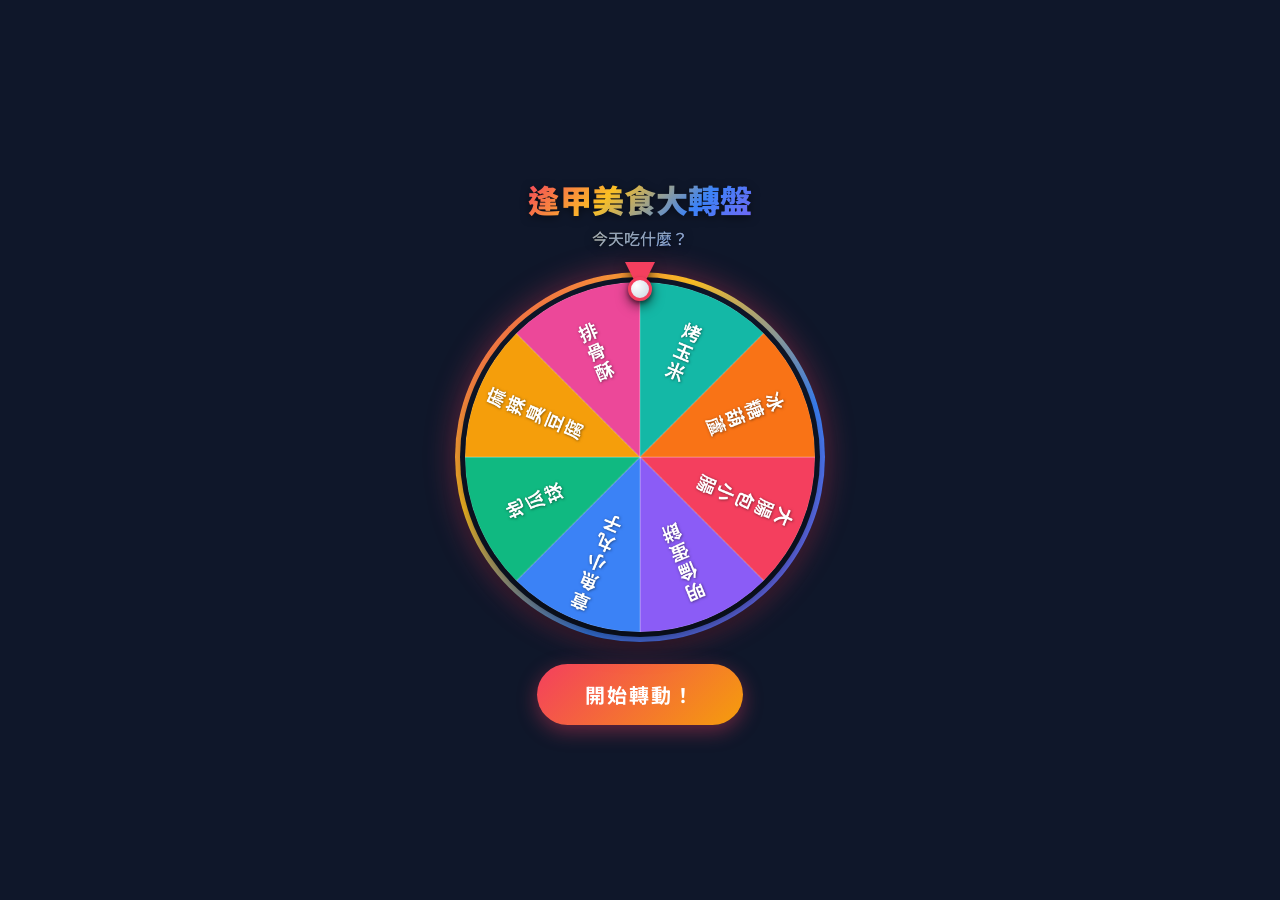
==== index.html @ 96f1644e "feat: add roulette frontend, database schema, and store model" ====
<!DOCTYPE html>
<html lang="zh-TW">
<head>
    <meta charset="UTF-8">
    <meta name="viewport" content="width=device-width, initial-scale=1.0, maximum-scale=1.0, user-scalable=no">
    <title>逢甲美食大轉盤</title>
    <!-- Google Fonts -->
    <link rel="preconnect" href="https://fonts.googleapis.com">
    <link rel="preconnect" href="https://fonts.gstatic.com" crossorigin>
    <link href="https://fonts.googleapis.com/css2?family=Noto+Sans+TC:wght@400;700;900&family=Outfit:wght@600;800&display=swap" rel="stylesheet">
    <link rel="stylesheet" href="style.css">
</head>
<body>
    <main class="app-container">
        <header class="app-header">
            <h1 class="title">逢甲美食大轉盤 <span class="subtitle">今天吃什麼？</span></h1>
        </header>

        <section class="wheel-section">
            <!-- 轉盤外框特效 -->
            <div class="wheel-ring"></div>
            <!-- 指針 -->
            <div class="wheel-pointer">
                <div class="pointer-triangle"></div>
                <div class="pointer-center"></div>
            </div>
            
            <!-- 轉盤本體 (Canvas) -->
            <div class="canvas-container">
                <canvas id="wheelCanvas" width="600" height="600"></canvas>
            </div>
        </section>

        <section class="controls">
            <button id="spinBtn" class="spin-button">開始轉動！</button>
        </section>
    </main>

    <!-- 結果彈窗 (Modal) -->
    <div id="resultModal" class="modal">
        <div class="modal-content glass-effect">
            <h2 class="modal-title">✨ 今晚決定吃 ✨</h2>
            <div id="resultText" class="result-highlight"></div>
            <button id="closeModalBtn" class="primary-btn">太棒了，就吃這個！</button>
        </div>
    </div>

    <script src="script.js"></script>
</body>
</html>
---- style.css ----
:root {
    --bg-color: #0f172a;
    --text-primary: #f8fafc;
    --text-secondary: #94a3b8;
    --primary-color: #f43f5e;
    --primary-hover: #e11d48;
    --ring-gradient: linear-gradient(135deg, #f43f5e, #fbbf24, #3b82f6, #8b5cf6);
    --glass-bg: rgba(30, 41, 59, 0.7);
    --glass-border: rgba(255, 255, 255, 0.1);
}

* {
    box-sizing: border-box;
    margin: 0;
    padding: 0;
}

body {
    font-family: 'Noto Sans TC', sans-serif;
    background-color: var(--bg-color);
    color: var(--text-primary);
    min-height: 100vh;
    display: flex;
    justify-content: center;
    align-items: center;
    overflow: hidden; /* 防止手機瀏覽器滑動彈性效果 */
}

/* 應用容器 */
.app-container {
    width: 100%;
    max-width: 500px;
    padding: 20px;
    display: flex;
    flex-direction: column;
    align-items: center;
    gap: 2rem;
}

/* 標題區域 */
.app-header {
    text-align: center;
}

.title {
    font-family: 'Outfit', 'Noto Sans TC', sans-serif;
    font-size: 2rem;
    font-weight: 900;
    background: var(--ring-gradient);
    -webkit-background-clip: text;
    -webkit-text-fill-color: transparent;
    filter: drop-shadow(0 2px 4px rgba(0,0,0,0.5));
}

.subtitle {
    display: block;
    font-size: 1rem;
    color: var(--text-secondary);
    font-weight: 400;
    margin-top: 0.25rem;
    -webkit-text-fill-color: var(--text-secondary); /* 覆寫上面的 transparent */
}

/* 轉盤區域 */
.wheel-section {
    position: relative;
    width: 100%;
    aspect-ratio: 1 / 1;
    max-width: 350px;
    display: flex;
    justify-content: center;
    align-items: center;
    margin: 0 auto;
}

/* 發光外框 */
.wheel-ring {
    position: absolute;
    top: -10px;
    left: -10px;
    right: -10px;
    bottom: -10px;
    border-radius: 50%;
    background: var(--ring-gradient);
    z-index: 0;
    box-shadow: 0 0 30px rgba(244, 63, 94, 0.4);
    animation: pulseRing 3s infinite alternate ease-in-out;
}

.wheel-ring::after {
    content: '';
    position: absolute;
    top: 5px;
    left: 5px;
    right: 5px;
    bottom: 5px;
    background-color: var(--bg-color);
    border-radius: 50%;
}

@keyframes pulseRing {
    0% { box-shadow: 0 0 20px rgba(244, 63, 94, 0.3), inset 0 0 10px rgba(0,0,0,0.5); }
    100% { box-shadow: 0 0 40px rgba(251, 191, 36, 0.6), inset 0 0 10px rgba(0,0,0,0.5); }
}

/* 轉盤 Canvas 容器 */
.canvas-container {
    position: relative;
    width: 100%;
    height: 100%;
    border-radius: 50%;
    overflow: hidden;
    z-index: 1;
    box-shadow: 0 10px 20px rgba(0,0,0,0.5);
    /* 轉盤旋轉動畫會透過 JS 加上 inline style 的 transform */
    transition: transform 5s cubic-bezier(0.2, 0.8, 0.2, 1);
    transform: translateZ(0); /* 觸發 GPU 加速 */
    will-change: transform;
}

canvas {
    width: 100%;
    height: 100%;
    display: block;
}

/* 指針設計 */
.wheel-pointer {
    position: absolute;
    top: -20px;
    left: 50%;
    transform: translateX(-50%);
    z-index: 10;
    display: flex;
    flex-direction: column;
    align-items: center;
    filter: drop-shadow(0 4px 6px rgba(0,0,0,0.6));
}

.pointer-triangle {
    width: 0;
    height: 0;
    border-left: 15px solid transparent;
    border-right: 15px solid transparent;
    border-top: 30px solid var(--primary-color);
    margin-bottom: -15px;
}

.pointer-center {
    width: 24px;
    height: 24px;
    background: radial-gradient(circle at 30% 30%, #fff, #cbd5e1);
    border-radius: 50%;
    border: 3px solid var(--primary-color);
    box-shadow: 0 2px 4px rgba(0,0,0,0.4);
}

/* 控制區域 */
.controls {
    width: 100%;
    display: flex;
    justify-content: center;
}

.spin-button {
    background: linear-gradient(135deg, var(--primary-color), #f59e0b);
    color: white;
    border: none;
    padding: 1rem 3rem;
    font-size: 1.25rem;
    font-weight: 700;
    border-radius: 50px;
    cursor: pointer;
    box-shadow: 0 6px 20px rgba(244, 63, 94, 0.4);
    transition: transform 0.1s, box-shadow 0.2s;
    font-family: inherit;
    letter-spacing: 2px;
}

.spin-button:active {
    transform: scale(0.95);
    box-shadow: 0 2px 10px rgba(244, 63, 94, 0.4);
}

.spin-button:disabled {
    background: #475569;
    color: #94a3b8;
    box-shadow: none;
    cursor: not-allowed;
    transform: none;
}

/* 結果 Modal (Glassmorphism) */
.modal {
    position: fixed;
    top: 0;
    left: 0;
    width: 100vw;
    height: 100vh;
    background: rgba(0, 0, 0, 0.6);
    backdrop-filter: blur(5px);
    -webkit-backdrop-filter: blur(5px);
    display: flex;
    justify-content: center;
    align-items: center;
    z-index: 100;
    opacity: 0;
    pointer-events: none;
    transition: opacity 0.3s ease;
}

.modal.show {
    opacity: 1;
    pointer-events: auto;
}

.modal-content {
    background: var(--glass-bg);
    border: 1px solid var(--glass-border);
    border-radius: 20px;
    padding: 2.5rem 2rem;
    text-align: center;
    width: 90%;
    max-width: 350px;
    transform: scale(0.8) translateY(20px);
    transition: transform 0.4s cubic-bezier(0.175, 0.885, 0.32, 1.275);
    box-shadow: 0 25px 50px -12px rgba(0, 0, 0, 0.5);
}

.modal.show .modal-content {
    transform: scale(1) translateY(0);
}

.modal-title {
    font-size: 1.25rem;
    color: var(--text-secondary);
    margin-bottom: 1rem;
    font-weight: 700;
}

.result-highlight {
    font-size: 2.5rem;
    font-weight: 900;
    color: #fbbf24;
    margin-bottom: 2rem;
    text-shadow: 0 2px 10px rgba(251, 191, 36, 0.3);
    word-break: break-word;
}

.primary-btn {
    background: #3b82f6;
    color: white;
    border: none;
    padding: 0.8rem 2rem;
    font-size: 1rem;
    font-weight: 600;
    border-radius: 12px;
    cursor: pointer;
    transition: background 0.2s;
    width: 100%;
}

.primary-btn:hover {
    background: #2563eb;
}
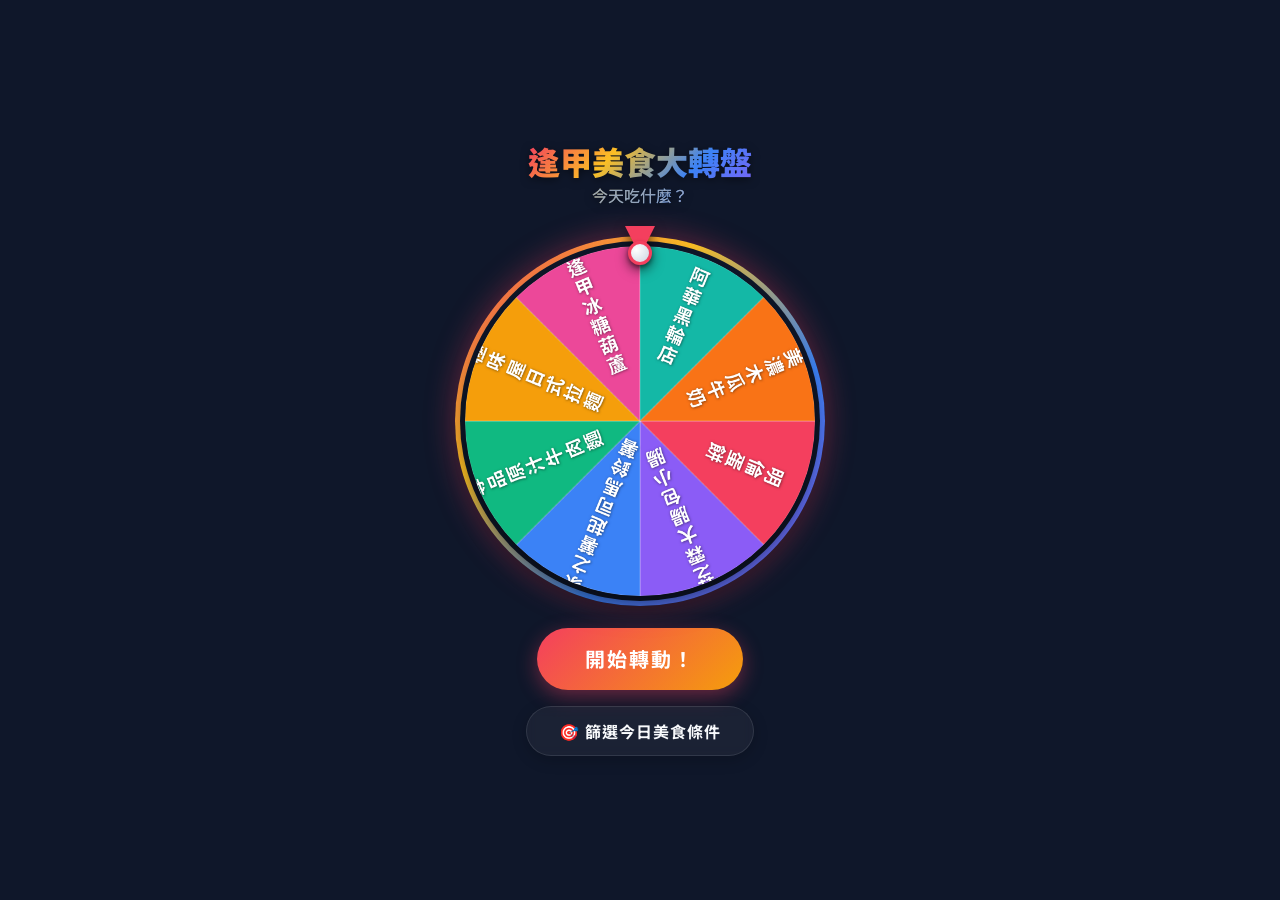
==== commit 77d14fdc: "feat: implement F-02 price and category filter with F-03 store details integration" ====
--- a/index.html
+++ b/index.html
@@ -4,10 +4,14 @@
     <meta charset="UTF-8">
     <meta name="viewport" content="width=device-width, initial-scale=1.0, maximum-scale=1.0, user-scalable=no">
     <title>逢甲美食大轉盤</title>
-    <!-- Google Fonts -->
+    <!-- Google Fonts & DNS Preconnects for Instant Response -->
     <link rel="preconnect" href="https://fonts.googleapis.com">
     <link rel="preconnect" href="https://fonts.gstatic.com" crossorigin>
+    <link rel="preconnect" href="https://www.google.com" crossorigin>
+    <link rel="preconnect" href="https://images.unsplash.com" crossorigin>
     <link href="https://fonts.googleapis.com/css2?family=Noto+Sans+TC:wght@400;700;900&family=Outfit:wght@600;800&display=swap" rel="stylesheet">
+    <!-- Bootstrap 5 CSS -->
+    <link href="https://cdn.jsdelivr.net/npm/bootstrap@5.3.0/dist/css/bootstrap.min.css" rel="stylesheet">
     <link rel="stylesheet" href="style.css">
 </head>
 <body>
@@ -32,19 +36,174 @@
         </section>
 
         <section class="controls">
-            <button id="spinBtn" class="spin-button">開始轉動！</button>
+            <div class="d-flex flex-column gap-3 align-items-center w-100">
+                <button id="spinBtn" class="spin-button">開始轉動！</button>
+                <button id="filterTriggerBtn" class="filter-button" data-bs-toggle="offcanvas" data-bs-target="#filterDrawer" aria-controls="filterDrawer">
+                    🎯 篩選今日美食條件
+                </button>
+            </div>
         </section>
     </main>
 
-    <!-- 結果彈窗 (Modal) -->
-    <div id="resultModal" class="modal">
-        <div class="modal-content glass-effect">
-            <h2 class="modal-title">✨ 今晚決定吃 ✨</h2>
-            <div id="resultText" class="result-highlight"></div>
-            <button id="closeModalBtn" class="primary-btn">太棒了，就吃這個！</button>
-        </div>
+    <!-- 美食情報卡 Modal (F-03 店家詳情展示模組) -->
+    <div class="modal fade" id="foodInfoModal" tabindex="-1" aria-labelledby="foodInfoModalLabel" aria-hidden="true">
+      <div class="modal-dialog modal-dialog-centered modal-lg">
+        <div class="modal-content border-0 shadow-lg rounded-4 overflow-hidden" style="background: rgba(255, 255, 255, 0.95); backdrop-filter: blur(10px);">
+          
+          <!-- 頂部視覺橫幅 -->
+          <div class="position-relative ratio ratio-21x9 bg-light overflow-hidden" style="max-height: 250px;">
+            <img id="modalFeaturedImg" src="" class="img-fluid w-100 h-100 object-fit-cover" alt="店家精選餐點">
+            <div class="position-absolute top-0 end-0 m-3">
+              <button type="button" class="btn-close btn-close-white bg-dark p-2 rounded-circle opacity-75 shadow-sm" data-bs-dismiss="modal" aria-label="Close"></button>
+            </div>
+            <div class="position-absolute bottom-0 start-0 m-3 d-flex gap-2">
+              <span id="modalWalkingDistance" class="badge bg-dark bg-opacity-75 text-white py-2 px-3 rounded-pill">🚶 步行 3 分鐘</span>
+              <span id="modalRating" class="badge bg-warning text-dark py-2 px-3 fw-bold rounded-pill">⭐ 4.8 (500+評價)</span>
+            </div>
+          </div>
+
+          <!-- Modal 主要內容區 -->
+          <div class="modal-body p-4 text-start">
+            <!-- 店名與基本類型標籤 -->
+            <div class="d-flex flex-wrap justify-content-between align-items-center mb-3">
+              <div>
+                <h2 class="modal-title fw-black text-dark mb-1 fs-3" id="modalStoreName">極味屋日式拉麵</h2>
+                <div class="d-flex gap-2 flex-wrap mt-2">
+                  <span id="modalMealType" class="badge bg-danger bg-opacity-10 text-danger border border-danger border-opacity-25 rounded-pill px-3 py-2">🍜 日式拉麵</span>
+                  <span id="modalPriceRange" class="badge bg-primary bg-opacity-10 text-primary border border-primary border-opacity-25 rounded-pill px-3 py-2">$$ 中平價位</span>
+                  <span id="modalOpenStatus" class="badge bg-success bg-opacity-10 text-success border border-success border-opacity-25 rounded-pill px-3 py-2">🟢 營業中 (至 22:00)</span>
+                </div>
+              </div>
+            </div>
+
+            <!-- 店家描述 -->
+            <p id="modalDescription" class="text-secondary mb-4 fs-6">
+              「正宗九州豚骨拉麵，湯頭濃郁滑順，叉燒肥而不膩。逢甲學生憑學生證可免費加麵一次！」
+            </p>
+
+            <!-- 特約優惠與特色區 -->
+            <div class="row g-3 mb-4">
+              <div class="col-12">
+                <div class="p-3 rounded-3 border-0 shadow-sm" style="background: linear-gradient(135deg, #FFF9E6 0%, #FFF3CD 100%); border-left: 5px solid #FFC107 !important;">
+                  <div class="d-flex align-items-center mb-2">
+                    <span class="fs-4 me-2">🎁</span>
+                    <h5 class="fw-bold text-warning-emphasis m-0" style="font-size: 1.1rem;">轉盤專屬特約優惠</h5>
+                  </div>
+                  <p id="modalSpecialOffer" class="small text-secondary mb-0">
+                    出示此轉盤結果畫面，<strong>點選主餐即免費贈送「招牌冷泡茶」一杯</strong>！
+                  </p>
+                </div>
+              </div>
+            </div>
+
+            <!-- 推薦必點 -->
+            <div class="mb-2">
+              <h6 class="fw-bold text-dark mb-2">🔥 推薦必點</h6>
+              <div id="modalRecommendedItems" class="d-flex gap-2 overflow-x-auto pb-2" style="scrollbar-width: none; -ms-overflow-style: none;">
+                <!-- 由 JS 動態繪製 -->
+              </div>
+            </div>
+          </div>
+
+          <!-- Modal 底部按鈕區 -->
+          <div class="modal-footer bg-light border-top-0 p-3 d-flex flex-wrap gap-2 justify-content-between">
+            <div class="d-flex gap-2 col-12 col-sm-auto mb-2 mb-sm-0">
+              <a id="modalMapBtn" href="#" target="_blank" class="btn btn-outline-primary py-2 px-3 rounded-pill d-flex align-items-center justify-content-center flex-fill">
+                <span class="me-1">📍</span> 地圖導航
+              </a>
+              <button class="btn btn-outline-secondary py-2 px-3 rounded-pill d-flex align-items-center justify-content-center flex-fill" onclick="copyShareLink()">
+                <span class="me-1">🔗</span> 分享
+              </button>
+            </div>
+
+            <div class="d-flex gap-2 col-12 col-sm-auto flex-fill justify-content-sm-end">
+              <button type="button" class="btn btn-light py-2 px-4 rounded-pill border fw-bold flex-fill flex-sm-grow-0" data-bs-dismiss="modal">
+                再轉一次 🔄
+              </button>
+              <button type="button" class="btn text-white py-2 px-4 rounded-pill fw-bold flex-fill flex-sm-grow-0" style="background: linear-gradient(45deg, #FF6B6B, #FF8E53); box-shadow: 0 4px 15px rgba(255, 107, 107, 0.4);" data-bs-dismiss="modal">
+                就吃這家！ 😋
+              </button>
+            </div>
+          </div>
+
+        </div>
+      </div>
     </div>
 
+    <!-- Offcanvas 篩選抽屜 (F-02 價格與類型篩選模組) -->
+    <div class="offcanvas offcanvas-bottom rounded-top-4" tabindex="-1" id="filterDrawer" aria-labelledby="filterDrawerLabel" style="height: auto; max-height: 85vh; background: rgba(15, 23, 42, 0.95); backdrop-filter: blur(15px); border-top: 1px solid rgba(255, 255, 255, 0.15); color: #f8fafc; z-index: 1055;">
+      <div class="offcanvas-header border-bottom border-secondary border-opacity-25 px-4 py-3">
+        <h5 class="offcanvas-title fw-bold d-flex align-items-center" id="filterDrawerLabel">
+          <span class="me-2">🎯</span> 篩選今日美食條件
+        </h5>
+        <button type="button" class="btn-close btn-close-white" data-bs-dismiss="offcanvas" aria-label="Close"></button>
+      </div>
+      <div class="offcanvas-body p-4">
+        <!-- 預算區間 (Price Range) -->
+        <div class="mb-4 text-start">
+          <h6 class="fw-bold text-secondary mb-3 d-flex align-items-center" style="font-size: 0.95rem; letter-spacing: 1px;">
+            💰 預算區間
+          </h6>
+          <div class="d-flex flex-wrap gap-2">
+            <input type="checkbox" class="btn-check" id="price-1" value="$" autocomplete="off" checked>
+            <label class="btn btn-outline-custom rounded-pill px-3 py-2 fs-7" for="price-1">
+              $ 100元內 (平價)
+            </label>
+            
+            <input type="checkbox" class="btn-check" id="price-2" value="$$" autocomplete="off" checked>
+            <label class="btn btn-outline-custom rounded-pill px-3 py-2 fs-7" for="price-2">
+              $$ 100-200元 (中價)
+            </label>
+
+            <input type="checkbox" class="btn-check" id="price-3" value="$$$" autocomplete="off" checked>
+            <label class="btn btn-outline-custom rounded-pill px-3 py-2 fs-7" for="price-3">
+              $$$ 200元以上 (高檔)
+            </label>
+          </div>
+        </div>
+
+        <!-- 餐點類型 (Meal Type) -->
+        <div class="mb-4 text-start">
+          <h6 class="fw-bold text-secondary mb-3 d-flex align-items-center" style="font-size: 0.95rem; letter-spacing: 1px;">
+            🍜 餐點類型
+          </h6>
+          <div class="d-flex flex-wrap gap-2">
+            <input type="checkbox" class="btn-check" id="meal-1" value="小吃" autocomplete="off" checked>
+            <label class="btn btn-outline-custom rounded-pill px-3 py-2 fs-7" for="meal-1">
+              🍢 特色小吃
+            </label>
+            
+            <input type="checkbox" class="btn-check" id="meal-2" value="主食" autocomplete="off" checked>
+            <label class="btn btn-outline-custom rounded-pill px-3 py-2 fs-7" for="meal-2">
+              🍚 飽胃主食
+            </label>
+
+            <input type="checkbox" class="btn-check" id="meal-3" value="甜點" autocomplete="off" checked>
+            <label class="btn btn-outline-custom rounded-pill px-3 py-2 fs-7" for="meal-3">
+              🍦 療癒甜點
+            </label>
+
+            <input type="checkbox" class="btn-check" id="meal-4" value="飲料" autocomplete="off" checked>
+            <label class="btn btn-outline-custom rounded-pill px-3 py-2 fs-7" for="meal-4">
+              🥤 消暑飲料
+            </label>
+          </div>
+        </div>
+
+        <!-- 控制按鈕區 -->
+        <div class="d-flex gap-3 mt-4 pt-3 border-top border-secondary border-opacity-25">
+          <button type="button" id="resetFilterBtn" class="btn btn-outline-light rounded-pill py-2.5 px-4 fw-bold flex-fill fs-7">
+            重設條件
+          </button>
+          <button type="button" id="applyFilterBtn" class="btn text-white rounded-pill py-2.5 px-4 fw-bold flex-fill fs-7" style="background: linear-gradient(45deg, #FF6B6B, #FF8E53); box-shadow: 0 4px 15px rgba(255, 107, 107, 0.4);">
+            套用篩選
+          </button>
+        </div>
+      </div>
+    </div>
+
+    <!-- Bootstrap 5 JS Bundle -->
+    <script src="https://cdn.jsdelivr.net/npm/bootstrap@5.3.0/dist/js/bootstrap.bundle.min.js"></script>
     <script src="script.js"></script>
 </body>
 </html>
--- a/style.css
+++ b/style.css
@@ -190,8 +190,8 @@
     transform: none;
 }
 
-/* 結果 Modal (Glassmorphism) */
-.modal {
+/* 舊結果 Modal 樣式 (已限縮範圍以避免與 Bootstrap 衝突) */
+#resultModal {
     position: fixed;
     top: 0;
     left: 0;
@@ -209,12 +209,12 @@
     transition: opacity 0.3s ease;
 }
 
-.modal.show {
+#resultModal.show {
     opacity: 1;
     pointer-events: auto;
 }
 
-.modal-content {
+#resultModal .modal-content {
     background: var(--glass-bg);
     border: 1px solid var(--glass-border);
     border-radius: 20px;
@@ -227,16 +227,57 @@
     box-shadow: 0 25px 50px -12px rgba(0, 0, 0, 0.5);
 }
 
-.modal.show .modal-content {
+#resultModal.show .modal-content {
     transform: scale(1) translateY(0);
 }
 
-.modal-title {
+#resultModal .modal-title {
     font-size: 1.25rem;
     color: var(--text-secondary);
     margin-bottom: 1rem;
     font-weight: 700;
 }
+
+/* 美食情報卡自訂排版與進階質感 (F-03 專屬) */
+#modalRecommendedItems::-webkit-scrollbar {
+    display: none; /* 隱藏 Chrome, Safari 的滾動條 */
+}
+
+#modalRecommendedItems {
+    -ms-overflow-style: none;  /* IE and Edge */
+    scrollbar-width: none;  /* Firefox 隱藏滾動條 */
+}
+
+.fw-black {
+    font-weight: 900 !important;
+}
+
+.btn:hover {
+    transform: translateY(-2px);
+    transition: transform 0.2s ease, box-shadow 0.2s ease;
+}
+
+/* F-03 極速響應與高質感動畫優化 */
+/* 1. 消除手機瀏覽器 300ms 點擊延遲，確保即時反應 */
+#modalMapBtn, 
+.btn,
+.btn-close,
+.spin-button {
+    touch-action: manipulation;
+}
+
+/* 2. 訂製高質感平滑淡入＋Q彈放大動畫 (Anticipatory Scale-up) */
+.modal.fade .modal-content {
+    transform: scale(0.9) translateY(20px);
+    opacity: 0;
+    transition: transform 0.4s cubic-bezier(0.34, 1.56, 0.64, 1), opacity 0.3s ease;
+}
+
+.modal.show .modal-content {
+    transform: scale(1) translateY(0);
+    opacity: 1;
+}
+
 
 .result-highlight {
     font-size: 2.5rem;
@@ -263,3 +304,70 @@
 .primary-btn:hover {
     background: #2563eb;
 }
+
+/* 篩選按鈕樣式 */
+.filter-button {
+    background: rgba(255, 255, 255, 0.05);
+    color: var(--text-primary);
+    border: 1px solid var(--glass-border);
+    padding: 0.75rem 2rem;
+    font-size: 1rem;
+    font-weight: 700;
+    border-radius: 50px;
+    cursor: pointer;
+    backdrop-filter: blur(5px);
+    -webkit-backdrop-filter: blur(5px);
+    box-shadow: 0 4px 15px rgba(0, 0, 0, 0.2);
+    transition: all 0.2s ease;
+    font-family: inherit;
+    letter-spacing: 1px;
+    touch-action: manipulation;
+}
+
+.filter-button:hover {
+    background: rgba(255, 255, 255, 0.15);
+    border-color: rgba(255, 255, 255, 0.3);
+    transform: translateY(-2px);
+}
+
+.filter-button:active {
+    transform: scale(0.98);
+}
+
+/* 高級暖色調膠囊勾選按鈕 (Pill Checkboxes) */
+.btn-outline-custom {
+    background: rgba(255, 255, 255, 0.05);
+    border: 1.5px solid rgba(255, 255, 255, 0.15) !important;
+    color: #cbd5e1 !important;
+    transition: all 0.2s cubic-bezier(0.4, 0, 0.2, 1);
+    font-weight: 600;
+}
+
+.btn-outline-custom:hover {
+    background: rgba(255, 255, 255, 0.1);
+    border-color: rgba(255, 255, 255, 0.3) !important;
+    color: #fff !important;
+    transform: translateY(-1px);
+}
+
+.btn-check:checked + .btn-outline-custom {
+    background: linear-gradient(135deg, #FF6B6B 0%, #FF8E53 100%) !important;
+    border-color: transparent !important;
+    color: #ffffff !important;
+    box-shadow: 0 4px 12px rgba(255, 107, 107, 0.35);
+    transform: scale(1.05);
+}
+
+/* 輔助與精細度排版 */
+.fs-7 {
+    font-size: 0.85rem !important;
+}
+
+.offcanvas-title {
+    font-family: 'Noto Sans TC', sans-serif;
+    color: #f8fafc;
+}
+
+.btn-close-white {
+    filter: invert(1) grayscale(1) brightness(2);
+}
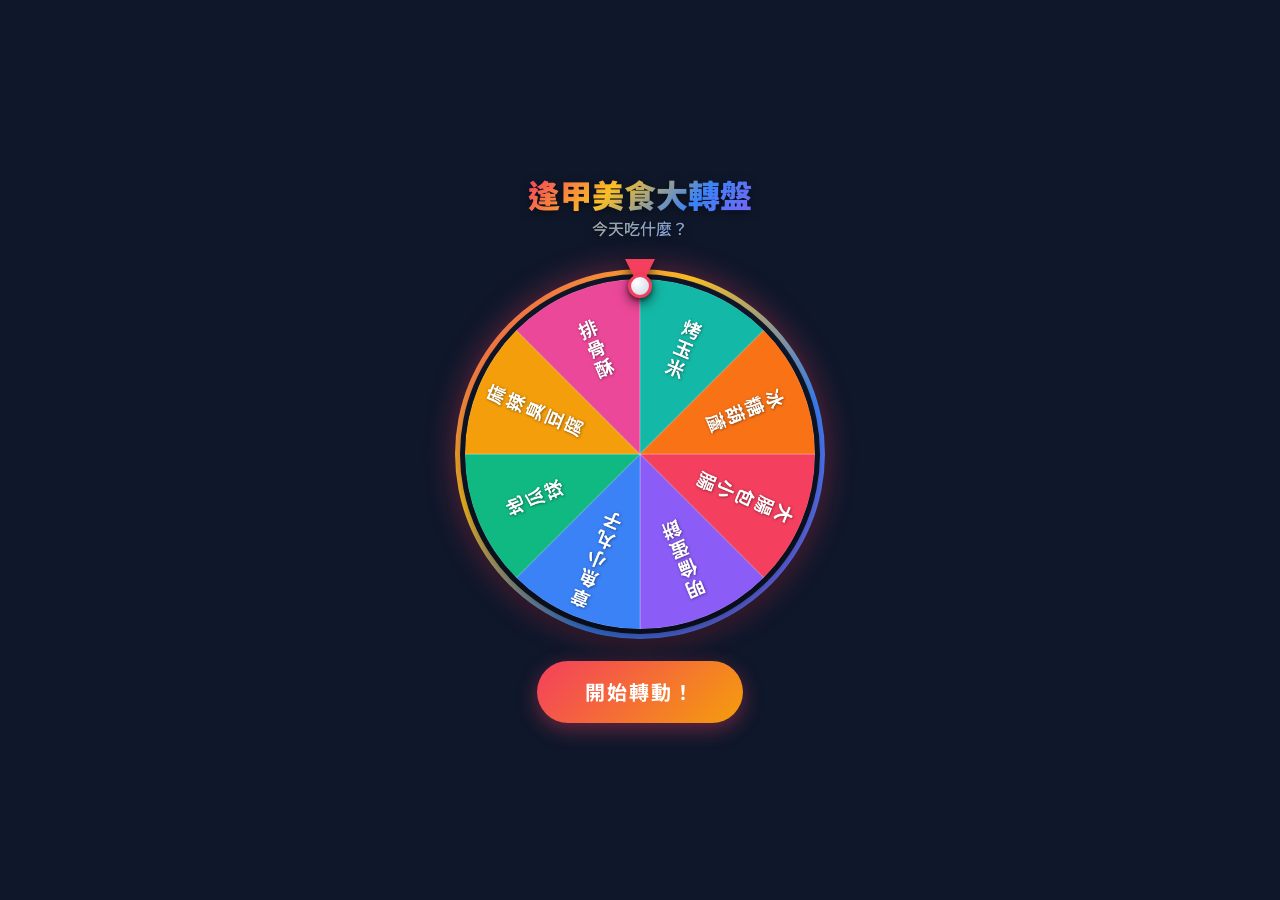
==== commit 8a4c4685: "feat: implement F-03 food info card and F-06 ratings and reporting with Bootstrap 5" ====
--- a/index.html
+++ b/index.html
@@ -4,11 +4,9 @@
     <meta charset="UTF-8">
     <meta name="viewport" content="width=device-width, initial-scale=1.0, maximum-scale=1.0, user-scalable=no">
     <title>逢甲美食大轉盤</title>
-    <!-- Google Fonts & DNS Preconnects for Instant Response -->
+    <!-- Google Fonts -->
     <link rel="preconnect" href="https://fonts.googleapis.com">
     <link rel="preconnect" href="https://fonts.gstatic.com" crossorigin>
-    <link rel="preconnect" href="https://www.google.com" crossorigin>
-    <link rel="preconnect" href="https://images.unsplash.com" crossorigin>
     <link href="https://fonts.googleapis.com/css2?family=Noto+Sans+TC:wght@400;700;900&family=Outfit:wght@600;800&display=swap" rel="stylesheet">
     <!-- Bootstrap 5 CSS -->
     <link href="https://cdn.jsdelivr.net/npm/bootstrap@5.3.0/dist/css/bootstrap.min.css" rel="stylesheet">
@@ -36,173 +34,115 @@
         </section>
 
         <section class="controls">
-            <div class="d-flex flex-column gap-3 align-items-center w-100">
-                <button id="spinBtn" class="spin-button">開始轉動！</button>
-                <button id="filterTriggerBtn" class="filter-button" data-bs-toggle="offcanvas" data-bs-target="#filterDrawer" aria-controls="filterDrawer">
-                    🎯 篩選今日美食條件
-                </button>
-            </div>
+            <button id="spinBtn" class="spin-button">開始轉動！</button>
         </section>
     </main>
 
-    <!-- 美食情報卡 Modal (F-03 店家詳情展示模組) -->
-    <div class="modal fade" id="foodInfoModal" tabindex="-1" aria-labelledby="foodInfoModalLabel" aria-hidden="true">
-      <div class="modal-dialog modal-dialog-centered modal-lg">
-        <div class="modal-content border-0 shadow-lg rounded-4 overflow-hidden" style="background: rgba(255, 255, 255, 0.95); backdrop-filter: blur(10px);">
-          
-          <!-- 頂部視覺橫幅 -->
-          <div class="position-relative ratio ratio-21x9 bg-light overflow-hidden" style="max-height: 250px;">
-            <img id="modalFeaturedImg" src="" class="img-fluid w-100 h-100 object-fit-cover" alt="店家精選餐點">
-            <div class="position-absolute top-0 end-0 m-3">
-              <button type="button" class="btn-close btn-close-white bg-dark p-2 rounded-circle opacity-75 shadow-sm" data-bs-dismiss="modal" aria-label="Close"></button>
+    <!-- 結果彈窗 (Bootstrap Modal) -->
+    <div class="modal fade" id="resultModal" tabindex="-1" aria-labelledby="resultModalLabel" aria-hidden="true">
+        <div class="modal-dialog modal-dialog-centered">
+            <div class="modal-content glass-effect">
+                <div class="modal-header border-bottom-0 pb-0">
+                    <h2 class="modal-title fs-5 text-center w-100 fw-bold" id="resultModalLabel">✨ 今晚決定吃 ✨</h2>
+                    <button type="button" class="btn-close btn-close-white" data-bs-dismiss="modal" aria-label="Close"></button>
+                </div>
+                <div class="modal-body pt-2">
+                    <div id="resultText" class="result-highlight text-center">明倫蛋餅</div>
+                    
+                    <!-- F-03 美食情報卡 -->
+                    <div class="card food-info-card my-2">
+                        <div class="card-body text-start">
+                            <!-- 店名與價格區間 (店名主要在上面顯示，這裡顯示價格標記) -->
+                            <div class="d-flex justify-content-between align-items-center mb-2">
+                                <h4 class="card-title mb-0 fs-5" id="infoStoreName">明倫蛋餅</h4>
+                                <span class="badge price-badge" id="infoPriceRange">$$</span>
+                            </div>
+                            
+                            <!-- 分類與步行時間標籤 -->
+                            <div class="mb-3 d-flex gap-2">
+                                <span class="badge meal-type-badge" id="infoMealType">分類</span>
+                                <span class="badge distance-badge" id="infoDistance">步行 -- 分鐘</span>
+                            </div>
+
+                            <!-- F-06 星級評價唯讀顯示區 -->
+                            <div class="rating-display-box d-flex align-items-center gap-3 p-2 rounded mb-3">
+                                <div class="star-display" id="infoStoreRating" style="--rating: 0;">
+                                    <span class="stars-placeholder">★★★★★</span>
+                                </div>
+                                <span class="rating-text mb-0" id="infoRatingText">0.0 (0 次評分)</span>
+                            </div>
+                            
+                            <!-- F-06 互動評分輸入區 -->
+                            <div class="rating-input-box mb-3">
+                                <span class="rating-input-label text-secondary d-block mb-1">為此店家評分：</span>
+                                <div class="star-rating d-flex justify-content-start">
+                                    <input type="radio" id="infoStar5" name="user-rating-info" value="5" /><label for="infoStar5" title="5 星">★</label>
+                                    <input type="radio" id="infoStar4" name="user-rating-info" value="4" /><label for="infoStar4" title="4 星">★</label>
+                                    <input type="radio" id="infoStar3" name="user-rating-info" value="3" /><label for="infoStar3" title="3 星">★</label>
+                                    <input type="radio" id="infoStar2" name="user-rating-info" value="2" /><label for="infoStar2" title="2 星">★</label>
+                                    <input type="radio" id="infoStar1" name="user-rating-info" value="1" /><label for="infoStar1" title="1 星">★</label>
+                                </div>
+                            </div>
+
+                            <!-- 導航與回報操作按鈕 -->
+                            <div class="d-flex gap-2">
+                                <a href="#" id="infoGoogleMapsUrl" target="_blank" class="btn btn-outline-primary btn-sm flex-grow-1">
+                                    🧭 地圖導航
+                                </a>
+                                <!-- 點擊觸發錯誤回報 Modal -->
+                                <button class="btn btn-outline-danger btn-sm" data-bs-toggle="modal" data-bs-target="#errorReportModal">
+                                    ⚠️ 資訊錯誤回報
+                                </button>
+                             </div>
+                        </div>
+                    </div>
+                </div>
+                <div class="modal-footer border-top-0 pt-0">
+                    <button type="button" class="btn btn-primary w-100 py-2 fw-bold" data-bs-dismiss="modal">太棒了，就吃這個！</button>
+                </div>
             </div>
-            <div class="position-absolute bottom-0 start-0 m-3 d-flex gap-2">
-              <span id="modalWalkingDistance" class="badge bg-dark bg-opacity-75 text-white py-2 px-3 rounded-pill">🚶 步行 3 分鐘</span>
-              <span id="modalRating" class="badge bg-warning text-dark py-2 px-3 fw-bold rounded-pill">⭐ 4.8 (500+評價)</span>
-            </div>
-          </div>
-
-          <!-- Modal 主要內容區 -->
-          <div class="modal-body p-4 text-start">
-            <!-- 店名與基本類型標籤 -->
-            <div class="d-flex flex-wrap justify-content-between align-items-center mb-3">
-              <div>
-                <h2 class="modal-title fw-black text-dark mb-1 fs-3" id="modalStoreName">極味屋日式拉麵</h2>
-                <div class="d-flex gap-2 flex-wrap mt-2">
-                  <span id="modalMealType" class="badge bg-danger bg-opacity-10 text-danger border border-danger border-opacity-25 rounded-pill px-3 py-2">🍜 日式拉麵</span>
-                  <span id="modalPriceRange" class="badge bg-primary bg-opacity-10 text-primary border border-primary border-opacity-25 rounded-pill px-3 py-2">$$ 中平價位</span>
-                  <span id="modalOpenStatus" class="badge bg-success bg-opacity-10 text-success border border-success border-opacity-25 rounded-pill px-3 py-2">🟢 營業中 (至 22:00)</span>
-                </div>
-              </div>
-            </div>
-
-            <!-- 店家描述 -->
-            <p id="modalDescription" class="text-secondary mb-4 fs-6">
-              「正宗九州豚骨拉麵，湯頭濃郁滑順，叉燒肥而不膩。逢甲學生憑學生證可免費加麵一次！」
-            </p>
-
-            <!-- 特約優惠與特色區 -->
-            <div class="row g-3 mb-4">
-              <div class="col-12">
-                <div class="p-3 rounded-3 border-0 shadow-sm" style="background: linear-gradient(135deg, #FFF9E6 0%, #FFF3CD 100%); border-left: 5px solid #FFC107 !important;">
-                  <div class="d-flex align-items-center mb-2">
-                    <span class="fs-4 me-2">🎁</span>
-                    <h5 class="fw-bold text-warning-emphasis m-0" style="font-size: 1.1rem;">轉盤專屬特約優惠</h5>
-                  </div>
-                  <p id="modalSpecialOffer" class="small text-secondary mb-0">
-                    出示此轉盤結果畫面，<strong>點選主餐即免費贈送「招牌冷泡茶」一杯</strong>！
-                  </p>
-                </div>
-              </div>
-            </div>
-
-            <!-- 推薦必點 -->
-            <div class="mb-2">
-              <h6 class="fw-bold text-dark mb-2">🔥 推薦必點</h6>
-              <div id="modalRecommendedItems" class="d-flex gap-2 overflow-x-auto pb-2" style="scrollbar-width: none; -ms-overflow-style: none;">
-                <!-- 由 JS 動態繪製 -->
-              </div>
-            </div>
-          </div>
-
-          <!-- Modal 底部按鈕區 -->
-          <div class="modal-footer bg-light border-top-0 p-3 d-flex flex-wrap gap-2 justify-content-between">
-            <div class="d-flex gap-2 col-12 col-sm-auto mb-2 mb-sm-0">
-              <a id="modalMapBtn" href="#" target="_blank" class="btn btn-outline-primary py-2 px-3 rounded-pill d-flex align-items-center justify-content-center flex-fill">
-                <span class="me-1">📍</span> 地圖導航
-              </a>
-              <button class="btn btn-outline-secondary py-2 px-3 rounded-pill d-flex align-items-center justify-content-center flex-fill" onclick="copyShareLink()">
-                <span class="me-1">🔗</span> 分享
-              </button>
-            </div>
-
-            <div class="d-flex gap-2 col-12 col-sm-auto flex-fill justify-content-sm-end">
-              <button type="button" class="btn btn-light py-2 px-4 rounded-pill border fw-bold flex-fill flex-sm-grow-0" data-bs-dismiss="modal">
-                再轉一次 🔄
-              </button>
-              <button type="button" class="btn text-white py-2 px-4 rounded-pill fw-bold flex-fill flex-sm-grow-0" style="background: linear-gradient(45deg, #FF6B6B, #FF8E53); box-shadow: 0 4px 15px rgba(255, 107, 107, 0.4);" data-bs-dismiss="modal">
-                就吃這家！ 😋
-              </button>
-            </div>
-          </div>
-
         </div>
-      </div>
     </div>
 
-    <!-- Offcanvas 篩選抽屜 (F-02 價格與類型篩選模組) -->
-    <div class="offcanvas offcanvas-bottom rounded-top-4" tabindex="-1" id="filterDrawer" aria-labelledby="filterDrawerLabel" style="height: auto; max-height: 85vh; background: rgba(15, 23, 42, 0.95); backdrop-filter: blur(15px); border-top: 1px solid rgba(255, 255, 255, 0.15); color: #f8fafc; z-index: 1055;">
-      <div class="offcanvas-header border-bottom border-secondary border-opacity-25 px-4 py-3">
-        <h5 class="offcanvas-title fw-bold d-flex align-items-center" id="filterDrawerLabel">
-          <span class="me-2">🎯</span> 篩選今日美食條件
-        </h5>
-        <button type="button" class="btn-close btn-close-white" data-bs-dismiss="offcanvas" aria-label="Close"></button>
-      </div>
-      <div class="offcanvas-body p-4">
-        <!-- 預算區間 (Price Range) -->
-        <div class="mb-4 text-start">
-          <h6 class="fw-bold text-secondary mb-3 d-flex align-items-center" style="font-size: 0.95rem; letter-spacing: 1px;">
-            💰 預算區間
-          </h6>
-          <div class="d-flex flex-wrap gap-2">
-            <input type="checkbox" class="btn-check" id="price-1" value="$" autocomplete="off" checked>
-            <label class="btn btn-outline-custom rounded-pill px-3 py-2 fs-7" for="price-1">
-              $ 100元內 (平價)
-            </label>
-            
-            <input type="checkbox" class="btn-check" id="price-2" value="$$" autocomplete="off" checked>
-            <label class="btn btn-outline-custom rounded-pill px-3 py-2 fs-7" for="price-2">
-              $$ 100-200元 (中價)
-            </label>
-
-            <input type="checkbox" class="btn-check" id="price-3" value="$$$" autocomplete="off" checked>
-            <label class="btn btn-outline-custom rounded-pill px-3 py-2 fs-7" for="price-3">
-              $$$ 200元以上 (高檔)
-            </label>
-          </div>
+    <!-- 錯誤回報 Modal (F-06) -->
+    <div class="modal fade" id="errorReportModal" tabindex="-1" aria-labelledby="errorReportModalLabel" aria-hidden="true">
+        <div class="modal-dialog modal-dialog-centered">
+            <div class="modal-content glass-effect text-start">
+                <div class="modal-header border-bottom-0 pb-0">
+                    <h5 class="modal-title text-danger fw-bold" id="errorReportModalLabel">⚠️ 店家資訊錯誤回報</h5>
+                    <button type="button" class="btn-close btn-close-white" data-bs-dismiss="modal" aria-label="Close"></button>
+                </div>
+                <div class="modal-body">
+                    <form id="bootstrapReportForm">
+                        <!-- 唯讀店家名稱 -->
+                        <div class="mb-3">
+                            <label class="form-label text-secondary" style="font-size: 0.85rem;">回報店家：</label>
+                            <input type="text" class="form-control custom-form-input" id="reportStoreName" readonly value="店名載入中...">
+                        </div>
+                        <!-- 錯誤類型 -->
+                        <div class="mb-3">
+                            <label for="bootstrapReportType" class="form-label text-secondary" style="font-size: 0.85rem;">錯誤類型：</label>
+                            <select class="form-select custom-form-input" id="bootstrapReportType" required>
+                                <option value="" disabled selected>請選擇問題類型</option>
+                                <option value="closed">店家已歇業</option>
+                                <option value="info_error">資訊錯誤 (價格/分類/距離)</option>
+                                <option value="location_error">地圖位置不符</option>
+                                <option value="other">其他問題</option>
+                            </select>
+                        </div>
+                        <!-- 詳細說明 -->
+                        <div class="mb-3">
+                            <label for="bootstrapReportDetail" class="form-label text-secondary" style="font-size: 0.85rem;">詳細說明：</label>
+                            <textarea class="form-control custom-form-input" id="bootstrapReportDetail" rows="3" placeholder="請填寫具體錯誤詳情..." required></textarea>
+                        </div>
+                        <button type="submit" class="btn btn-danger w-100 py-2 fw-bold">送出回報</button>
+                    </form>
+                </div>
+            </div>
         </div>
-
-        <!-- 餐點類型 (Meal Type) -->
-        <div class="mb-4 text-start">
-          <h6 class="fw-bold text-secondary mb-3 d-flex align-items-center" style="font-size: 0.95rem; letter-spacing: 1px;">
-            🍜 餐點類型
-          </h6>
-          <div class="d-flex flex-wrap gap-2">
-            <input type="checkbox" class="btn-check" id="meal-1" value="小吃" autocomplete="off" checked>
-            <label class="btn btn-outline-custom rounded-pill px-3 py-2 fs-7" for="meal-1">
-              🍢 特色小吃
-            </label>
-            
-            <input type="checkbox" class="btn-check" id="meal-2" value="主食" autocomplete="off" checked>
-            <label class="btn btn-outline-custom rounded-pill px-3 py-2 fs-7" for="meal-2">
-              🍚 飽胃主食
-            </label>
-
-            <input type="checkbox" class="btn-check" id="meal-3" value="甜點" autocomplete="off" checked>
-            <label class="btn btn-outline-custom rounded-pill px-3 py-2 fs-7" for="meal-3">
-              🍦 療癒甜點
-            </label>
-
-            <input type="checkbox" class="btn-check" id="meal-4" value="飲料" autocomplete="off" checked>
-            <label class="btn btn-outline-custom rounded-pill px-3 py-2 fs-7" for="meal-4">
-              🥤 消暑飲料
-            </label>
-          </div>
-        </div>
-
-        <!-- 控制按鈕區 -->
-        <div class="d-flex gap-3 mt-4 pt-3 border-top border-secondary border-opacity-25">
-          <button type="button" id="resetFilterBtn" class="btn btn-outline-light rounded-pill py-2.5 px-4 fw-bold flex-fill fs-7">
-            重設條件
-          </button>
-          <button type="button" id="applyFilterBtn" class="btn text-white rounded-pill py-2.5 px-4 fw-bold flex-fill fs-7" style="background: linear-gradient(45deg, #FF6B6B, #FF8E53); box-shadow: 0 4px 15px rgba(255, 107, 107, 0.4);">
-            套用篩選
-          </button>
-        </div>
-      </div>
     </div>
 
-    <!-- Bootstrap 5 JS Bundle -->
+    <!-- Bootstrap 5 Bundle JS -->
     <script src="https://cdn.jsdelivr.net/npm/bootstrap@5.3.0/dist/js/bootstrap.bundle.min.js"></script>
     <script src="script.js"></script>
 </body>
--- a/style.css
+++ b/style.css
@@ -190,8 +190,8 @@
     transform: none;
 }
 
-/* 舊結果 Modal 樣式 (已限縮範圍以避免與 Bootstrap 衝突) */
-#resultModal {
+/* 結果 Modal (Glassmorphism) */
+.modal {
     position: fixed;
     top: 0;
     left: 0;
@@ -209,81 +209,53 @@
     transition: opacity 0.3s ease;
 }
 
-#resultModal.show {
+.modal.show {
     opacity: 1;
     pointer-events: auto;
 }
 
-#resultModal .modal-content {
+.modal-content {
     background: var(--glass-bg);
     border: 1px solid var(--glass-border);
     border-radius: 20px;
     padding: 2.5rem 2rem;
     text-align: center;
     width: 90%;
-    max-width: 350px;
+    max-width: 380px; /* Slightly wider to look better with rating systems */
+    max-height: 85vh; /* Keep within viewport and allow scroll */
+    overflow-y: auto;
     transform: scale(0.8) translateY(20px);
     transition: transform 0.4s cubic-bezier(0.175, 0.885, 0.32, 1.275);
     box-shadow: 0 25px 50px -12px rgba(0, 0, 0, 0.5);
-}
-
-#resultModal.show .modal-content {
+    scrollbar-width: thin;
+    scrollbar-color: rgba(255, 255, 255, 0.2) transparent;
+}
+
+/* Custom Scrollbar for Modal Content */
+.modal-content::-webkit-scrollbar {
+    width: 6px;
+}
+.modal-content::-webkit-scrollbar-thumb {
+    background-color: rgba(255, 255, 255, 0.2);
+    border-radius: 3px;
+}
+
+.modal.show .modal-content {
     transform: scale(1) translateY(0);
 }
 
-#resultModal .modal-title {
+.modal-title {
     font-size: 1.25rem;
     color: var(--text-secondary);
-    margin-bottom: 1rem;
+    margin-bottom: 0.5rem;
     font-weight: 700;
 }
 
-/* 美食情報卡自訂排版與進階質感 (F-03 專屬) */
-#modalRecommendedItems::-webkit-scrollbar {
-    display: none; /* 隱藏 Chrome, Safari 的滾動條 */
-}
-
-#modalRecommendedItems {
-    -ms-overflow-style: none;  /* IE and Edge */
-    scrollbar-width: none;  /* Firefox 隱藏滾動條 */
-}
-
-.fw-black {
-    font-weight: 900 !important;
-}
-
-.btn:hover {
-    transform: translateY(-2px);
-    transition: transform 0.2s ease, box-shadow 0.2s ease;
-}
-
-/* F-03 極速響應與高質感動畫優化 */
-/* 1. 消除手機瀏覽器 300ms 點擊延遲，確保即時反應 */
-#modalMapBtn, 
-.btn,
-.btn-close,
-.spin-button {
-    touch-action: manipulation;
-}
-
-/* 2. 訂製高質感平滑淡入＋Q彈放大動畫 (Anticipatory Scale-up) */
-.modal.fade .modal-content {
-    transform: scale(0.9) translateY(20px);
-    opacity: 0;
-    transition: transform 0.4s cubic-bezier(0.34, 1.56, 0.64, 1), opacity 0.3s ease;
-}
-
-.modal.show .modal-content {
-    transform: scale(1) translateY(0);
-    opacity: 1;
-}
-
-
 .result-highlight {
-    font-size: 2.5rem;
+    font-size: 2.2rem;
     font-weight: 900;
     color: #fbbf24;
-    margin-bottom: 2rem;
+    margin-bottom: 1rem;
     text-shadow: 0 2px 10px rgba(251, 191, 36, 0.3);
     word-break: break-word;
 }
@@ -299,75 +271,208 @@
     cursor: pointer;
     transition: background 0.2s;
     width: 100%;
+    margin-top: 0.5rem;
 }
 
 .primary-btn:hover {
     background: #2563eb;
 }
 
-/* 篩選按鈕樣式 */
-.filter-button {
-    background: rgba(255, 255, 255, 0.05);
-    color: var(--text-primary);
-    border: 1px solid var(--glass-border);
-    padding: 0.75rem 2rem;
-    font-size: 1rem;
-    font-weight: 700;
-    border-radius: 50px;
+/* ==========================================================================
+   F-03 美食情報卡 & F-06 評論與回報機制樣式 (Bootstrap 整合版)
+   ========================================================================== */
+
+/* 美食情報卡毛玻璃外觀 */
+.food-info-card {
+    background: rgba(30, 41, 59, 0.5) !important;
+    border: 1px solid rgba(255, 255, 255, 0.08) !important;
+    border-radius: 16px !important;
+    color: var(--text-primary) !important;
+    backdrop-filter: blur(12px);
+    -webkit-backdrop-filter: blur(12px);
+    box-shadow: 0 8px 32px 0 rgba(0, 0, 0, 0.3) !important;
+}
+
+/* 標籤客製化配色 */
+.price-badge {
+    background: rgba(245, 158, 11, 0.15) !important;
+    color: #fbbf24 !important;
+    border: 1px solid rgba(245, 158, 11, 0.3) !important;
+}
+
+.meal-type-badge {
+    background: rgba(59, 130, 246, 0.15) !important;
+    color: #60a5fa !important;
+    border: 1px solid rgba(59, 130, 246, 0.3) !important;
+}
+
+.distance-badge {
+    background: rgba(148, 163, 184, 0.15) !important;
+    color: #cbd5e1 !important;
+    border: 1px solid rgba(148, 163, 184, 0.3) !important;
+}
+
+/* 唯讀平均評分顯示區 */
+.rating-display-box {
+    background: rgba(255, 255, 255, 0.02);
+    border: 1px solid rgba(255, 255, 255, 0.04);
+}
+
+.star-display {
+    position: relative;
+    display: inline-block;
+    font-size: 1.4rem;
+    font-family: Times, serif;
+    line-height: 1;
+    letter-spacing: 2px;
+}
+
+.star-display .stars-placeholder {
+    color: #334155; /* Slate-700 (空星底色) */
+}
+
+.star-display::after {
+    content: '★★★★★';
+    position: absolute;
+    left: 0;
+    top: 0;
+    width: 100%;
+    background: linear-gradient(90deg, #fbbf24 calc(var(--rating) / 5 * 100%), transparent calc(var(--rating) / 5 * 100%));
+    -webkit-background-clip: text;
+    -webkit-text-fill-color: transparent;
+    pointer-events: none;
+}
+
+.rating-text {
+    font-size: 0.9rem;
+    color: var(--text-secondary);
+    font-weight: 500;
+}
+
+/* 互動評分按鈕區域 */
+.rating-input-box {
+    background: rgba(255, 255, 255, 0.02);
+    border: 1px solid rgba(255, 255, 255, 0.04);
+    border-radius: 12px;
+    padding: 10px 14px;
+}
+
+.rating-input-label {
+    font-size: 0.8rem;
+    color: var(--text-secondary);
+}
+
+.star-rating {
+    display: flex;
+    flex-direction: row-reverse; /* 關鍵：實作兄弟選擇器向左點亮 */
+    justify-content: start;
+    gap: 6px;
+}
+
+.star-rating input {
+    display: none;
+}
+
+.star-rating label {
+    font-size: 1.7rem;
+    color: #334155;
     cursor: pointer;
-    backdrop-filter: blur(5px);
-    -webkit-backdrop-filter: blur(5px);
-    box-shadow: 0 4px 15px rgba(0, 0, 0, 0.2);
-    transition: all 0.2s ease;
-    font-family: inherit;
-    letter-spacing: 1px;
-    touch-action: manipulation;
-}
-
-.filter-button:hover {
-    background: rgba(255, 255, 255, 0.15);
-    border-color: rgba(255, 255, 255, 0.3);
-    transform: translateY(-2px);
-}
-
-.filter-button:active {
-    transform: scale(0.98);
-}
-
-/* 高級暖色調膠囊勾選按鈕 (Pill Checkboxes) */
-.btn-outline-custom {
-    background: rgba(255, 255, 255, 0.05);
-    border: 1.5px solid rgba(255, 255, 255, 0.15) !important;
-    color: #cbd5e1 !important;
-    transition: all 0.2s cubic-bezier(0.4, 0, 0.2, 1);
+    transition: color 0.15s ease, transform 0.1s ease;
+    user-select: none;
+}
+
+.star-rating label:hover,
+.star-rating label:hover ~ label,
+.star-rating input:checked ~ label {
+    color: #fbbf24;
+    text-shadow: 0 0 8px rgba(251, 191, 36, 0.4);
+}
+
+.star-rating label:active {
+    transform: scale(1.25);
+}
+
+/* 錯誤回報 Modal 的毛玻璃外觀 */
+.modal-content.glass-effect {
+    background: rgba(30, 41, 59, 0.85) !important;
+    border: 1px solid rgba(255, 255, 255, 0.12) !important;
+    border-radius: 18px !important;
+    backdrop-filter: blur(16px);
+    -webkit-backdrop-filter: blur(16px);
+    box-shadow: 0 20px 40px rgba(0, 0, 0, 0.6) !important;
+}
+
+/* 輸入框與下拉選單客製化 */
+.custom-form-input {
+    background-color: rgba(15, 23, 42, 0.65) !important;
+    border: 1px solid rgba(255, 255, 255, 0.1) !important;
+    color: var(--text-primary) !important;
+    border-radius: 8px !important;
+    padding: 10px 12px !important;
+    transition: border-color 0.2s, box-shadow 0.2s !important;
+}
+
+.custom-form-input:focus {
+    border-color: #f43f5e !important; /* 霓虹玫瑰紅 */
+    box-shadow: 0 0 0 3px rgba(244, 63, 94, 0.2) !important;
+    background-color: rgba(15, 23, 42, 0.8) !important;
+}
+
+.custom-form-input[readonly] {
+    background-color: rgba(15, 23, 42, 0.4) !important;
+    border-color: rgba(255, 255, 255, 0.05) !important;
+    color: var(--text-secondary) !important;
+    cursor: not-allowed;
+}
+
+/* 下拉選單 Option 背景 */
+.custom-form-input option {
+    background-color: #1e293b !important;
+    color: #f8fafc !important;
+}
+
+/* Bootstrap 按鈕樣式覆寫 */
+.btn-outline-primary {
+    border-color: rgba(59, 130, 246, 0.5) !important;
+    color: #60a5fa !important;
+}
+.btn-outline-primary:hover {
+    background-color: #3b82f6 !important;
+    color: #fff !important;
+    border-color: #3b82f6 !important;
+}
+
+.btn-outline-danger {
+    border-color: rgba(244, 63, 94, 0.4) !important;
+    color: #f43f5e !important;
+}
+.btn-outline-danger:hover {
+    background-color: #f43f5e !important;
+    color: #fff !important;
+    border-color: #f43f5e !important;
+}
+
+/* Toast 提示 */
+.toast {
+    position: fixed;
+    bottom: 24px;
+    left: 50%;
+    transform: translateX(-50%) translateY(100px);
+    background: rgba(16, 185, 129, 0.95); /* Emerald Green */
+    border: 1px solid rgba(255, 255, 255, 0.15);
+    box-shadow: 0 10px 25px -5px rgba(0, 0, 0, 0.5);
+    color: white;
+    padding: 10px 20px;
+    border-radius: 10px;
     font-weight: 600;
-}
-
-.btn-outline-custom:hover {
-    background: rgba(255, 255, 255, 0.1);
-    border-color: rgba(255, 255, 255, 0.3) !important;
-    color: #fff !important;
-    transform: translateY(-1px);
-}
-
-.btn-check:checked + .btn-outline-custom {
-    background: linear-gradient(135deg, #FF6B6B 0%, #FF8E53 100%) !important;
-    border-color: transparent !important;
-    color: #ffffff !important;
-    box-shadow: 0 4px 12px rgba(255, 107, 107, 0.35);
-    transform: scale(1.05);
-}
-
-/* 輔助與精細度排版 */
-.fs-7 {
-    font-size: 0.85rem !important;
-}
-
-.offcanvas-title {
-    font-family: 'Noto Sans TC', sans-serif;
-    color: #f8fafc;
-}
-
-.btn-close-white {
-    filter: invert(1) grayscale(1) brightness(2);
-}
+    font-size: 0.9rem;
+    z-index: 2000; /* 高於 Bootstrap Modal (1050) */
+    opacity: 0;
+    pointer-events: none;
+    transition: transform 0.3s cubic-bezier(0.175, 0.885, 0.32, 1.275), opacity 0.3s ease;
+}
+
+.toast.show {
+    transform: translateX(-50%) translateY(0);
+    opacity: 1;
+}
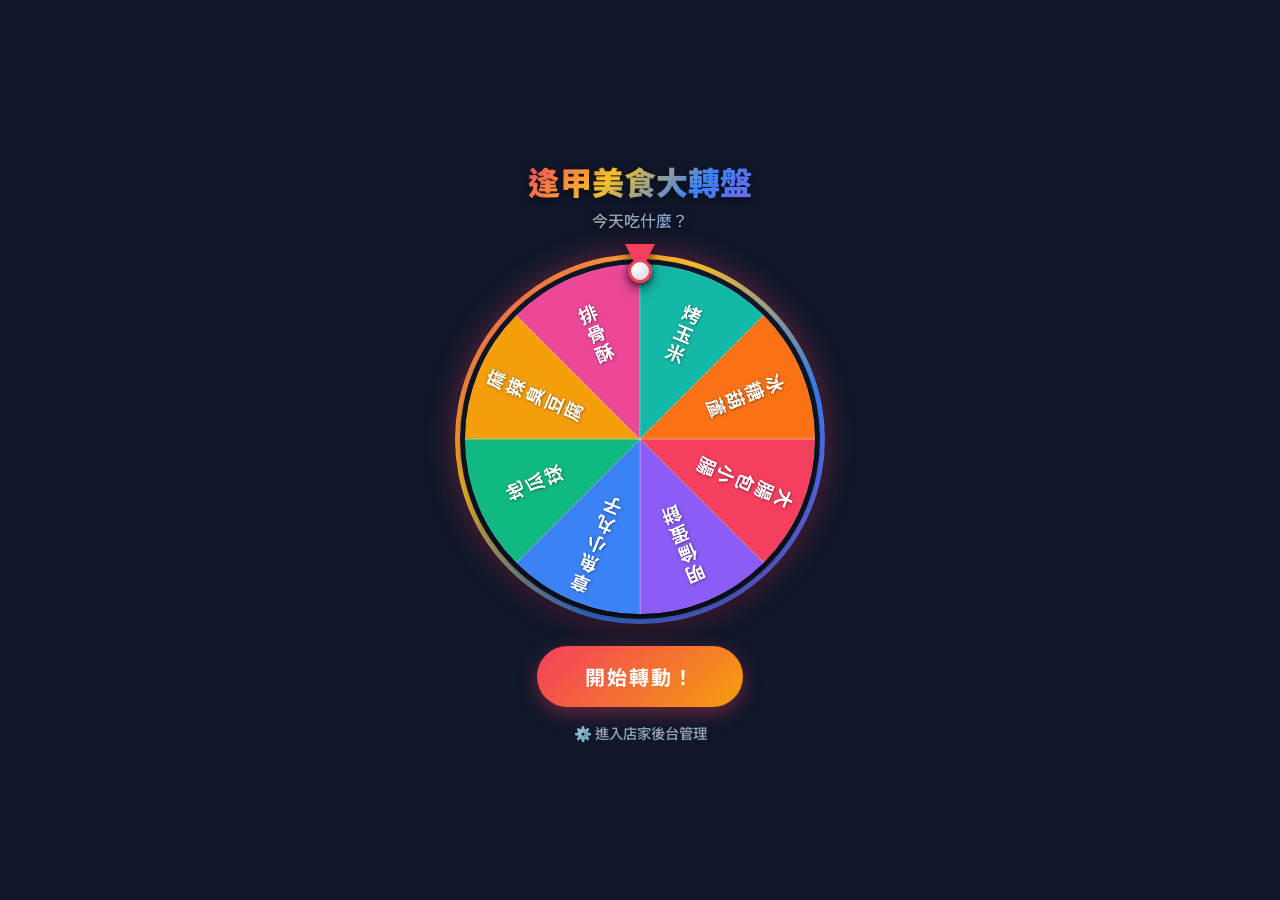
==== commit cf33be4a: "feat: implement F-04 shop management module with SQLite REST APIs and Bootstrap Admin Dashboard" ====
--- a/index.html
+++ b/index.html
@@ -8,8 +8,6 @@
     <link rel="preconnect" href="https://fonts.googleapis.com">
     <link rel="preconnect" href="https://fonts.gstatic.com" crossorigin>
     <link href="https://fonts.googleapis.com/css2?family=Noto+Sans+TC:wght@400;700;900&family=Outfit:wght@600;800&display=swap" rel="stylesheet">
-    <!-- Bootstrap 5 CSS -->
-    <link href="https://cdn.jsdelivr.net/npm/bootstrap@5.3.0/dist/css/bootstrap.min.css" rel="stylesheet">
     <link rel="stylesheet" href="style.css">
 </head>
 <body>
@@ -33,117 +31,23 @@
             </div>
         </section>
 
-        <section class="controls">
+        <section class="controls" style="display: flex; flex-direction: column; align-items: center; gap: 15px;">
             <button id="spinBtn" class="spin-button">開始轉動！</button>
+            <a href="/admin" style="color: var(--text-secondary); text-decoration: none; font-size: 0.9rem; font-weight: 500; transition: color 0.2s; display: flex; align-items: center; gap: 5px;" onmouseover="this.style.color='var(--text-primary)'" onmouseout="this.style.color='var(--text-secondary)'">
+                ⚙️ 進入店家後台管理
+            </a>
         </section>
     </main>
 
-    <!-- 結果彈窗 (Bootstrap Modal) -->
-    <div class="modal fade" id="resultModal" tabindex="-1" aria-labelledby="resultModalLabel" aria-hidden="true">
-        <div class="modal-dialog modal-dialog-centered">
-            <div class="modal-content glass-effect">
-                <div class="modal-header border-bottom-0 pb-0">
-                    <h2 class="modal-title fs-5 text-center w-100 fw-bold" id="resultModalLabel">✨ 今晚決定吃 ✨</h2>
-                    <button type="button" class="btn-close btn-close-white" data-bs-dismiss="modal" aria-label="Close"></button>
-                </div>
-                <div class="modal-body pt-2">
-                    <div id="resultText" class="result-highlight text-center">明倫蛋餅</div>
-                    
-                    <!-- F-03 美食情報卡 -->
-                    <div class="card food-info-card my-2">
-                        <div class="card-body text-start">
-                            <!-- 店名與價格區間 (店名主要在上面顯示，這裡顯示價格標記) -->
-                            <div class="d-flex justify-content-between align-items-center mb-2">
-                                <h4 class="card-title mb-0 fs-5" id="infoStoreName">明倫蛋餅</h4>
-                                <span class="badge price-badge" id="infoPriceRange">$$</span>
-                            </div>
-                            
-                            <!-- 分類與步行時間標籤 -->
-                            <div class="mb-3 d-flex gap-2">
-                                <span class="badge meal-type-badge" id="infoMealType">分類</span>
-                                <span class="badge distance-badge" id="infoDistance">步行 -- 分鐘</span>
-                            </div>
-
-                            <!-- F-06 星級評價唯讀顯示區 -->
-                            <div class="rating-display-box d-flex align-items-center gap-3 p-2 rounded mb-3">
-                                <div class="star-display" id="infoStoreRating" style="--rating: 0;">
-                                    <span class="stars-placeholder">★★★★★</span>
-                                </div>
-                                <span class="rating-text mb-0" id="infoRatingText">0.0 (0 次評分)</span>
-                            </div>
-                            
-                            <!-- F-06 互動評分輸入區 -->
-                            <div class="rating-input-box mb-3">
-                                <span class="rating-input-label text-secondary d-block mb-1">為此店家評分：</span>
-                                <div class="star-rating d-flex justify-content-start">
-                                    <input type="radio" id="infoStar5" name="user-rating-info" value="5" /><label for="infoStar5" title="5 星">★</label>
-                                    <input type="radio" id="infoStar4" name="user-rating-info" value="4" /><label for="infoStar4" title="4 星">★</label>
-                                    <input type="radio" id="infoStar3" name="user-rating-info" value="3" /><label for="infoStar3" title="3 星">★</label>
-                                    <input type="radio" id="infoStar2" name="user-rating-info" value="2" /><label for="infoStar2" title="2 星">★</label>
-                                    <input type="radio" id="infoStar1" name="user-rating-info" value="1" /><label for="infoStar1" title="1 星">★</label>
-                                </div>
-                            </div>
-
-                            <!-- 導航與回報操作按鈕 -->
-                            <div class="d-flex gap-2">
-                                <a href="#" id="infoGoogleMapsUrl" target="_blank" class="btn btn-outline-primary btn-sm flex-grow-1">
-                                    🧭 地圖導航
-                                </a>
-                                <!-- 點擊觸發錯誤回報 Modal -->
-                                <button class="btn btn-outline-danger btn-sm" data-bs-toggle="modal" data-bs-target="#errorReportModal">
-                                    ⚠️ 資訊錯誤回報
-                                </button>
-                             </div>
-                        </div>
-                    </div>
-                </div>
-                <div class="modal-footer border-top-0 pt-0">
-                    <button type="button" class="btn btn-primary w-100 py-2 fw-bold" data-bs-dismiss="modal">太棒了，就吃這個！</button>
-                </div>
-            </div>
+    <!-- 結果彈窗 (Modal) -->
+    <div id="resultModal" class="modal">
+        <div class="modal-content glass-effect">
+            <h2 class="modal-title">✨ 今晚決定吃 ✨</h2>
+            <div id="resultText" class="result-highlight"></div>
+            <button id="closeModalBtn" class="primary-btn">太棒了，就吃這個！</button>
         </div>
     </div>
 
-    <!-- 錯誤回報 Modal (F-06) -->
-    <div class="modal fade" id="errorReportModal" tabindex="-1" aria-labelledby="errorReportModalLabel" aria-hidden="true">
-        <div class="modal-dialog modal-dialog-centered">
-            <div class="modal-content glass-effect text-start">
-                <div class="modal-header border-bottom-0 pb-0">
-                    <h5 class="modal-title text-danger fw-bold" id="errorReportModalLabel">⚠️ 店家資訊錯誤回報</h5>
-                    <button type="button" class="btn-close btn-close-white" data-bs-dismiss="modal" aria-label="Close"></button>
-                </div>
-                <div class="modal-body">
-                    <form id="bootstrapReportForm">
-                        <!-- 唯讀店家名稱 -->
-                        <div class="mb-3">
-                            <label class="form-label text-secondary" style="font-size: 0.85rem;">回報店家：</label>
-                            <input type="text" class="form-control custom-form-input" id="reportStoreName" readonly value="店名載入中...">
-                        </div>
-                        <!-- 錯誤類型 -->
-                        <div class="mb-3">
-                            <label for="bootstrapReportType" class="form-label text-secondary" style="font-size: 0.85rem;">錯誤類型：</label>
-                            <select class="form-select custom-form-input" id="bootstrapReportType" required>
-                                <option value="" disabled selected>請選擇問題類型</option>
-                                <option value="closed">店家已歇業</option>
-                                <option value="info_error">資訊錯誤 (價格/分類/距離)</option>
-                                <option value="location_error">地圖位置不符</option>
-                                <option value="other">其他問題</option>
-                            </select>
-                        </div>
-                        <!-- 詳細說明 -->
-                        <div class="mb-3">
-                            <label for="bootstrapReportDetail" class="form-label text-secondary" style="font-size: 0.85rem;">詳細說明：</label>
-                            <textarea class="form-control custom-form-input" id="bootstrapReportDetail" rows="3" placeholder="請填寫具體錯誤詳情..." required></textarea>
-                        </div>
-                        <button type="submit" class="btn btn-danger w-100 py-2 fw-bold">送出回報</button>
-                    </form>
-                </div>
-            </div>
-        </div>
-    </div>
-
-    <!-- Bootstrap 5 Bundle JS -->
-    <script src="https://cdn.jsdelivr.net/npm/bootstrap@5.3.0/dist/js/bootstrap.bundle.min.js"></script>
     <script src="script.js"></script>
 </body>
 </html>
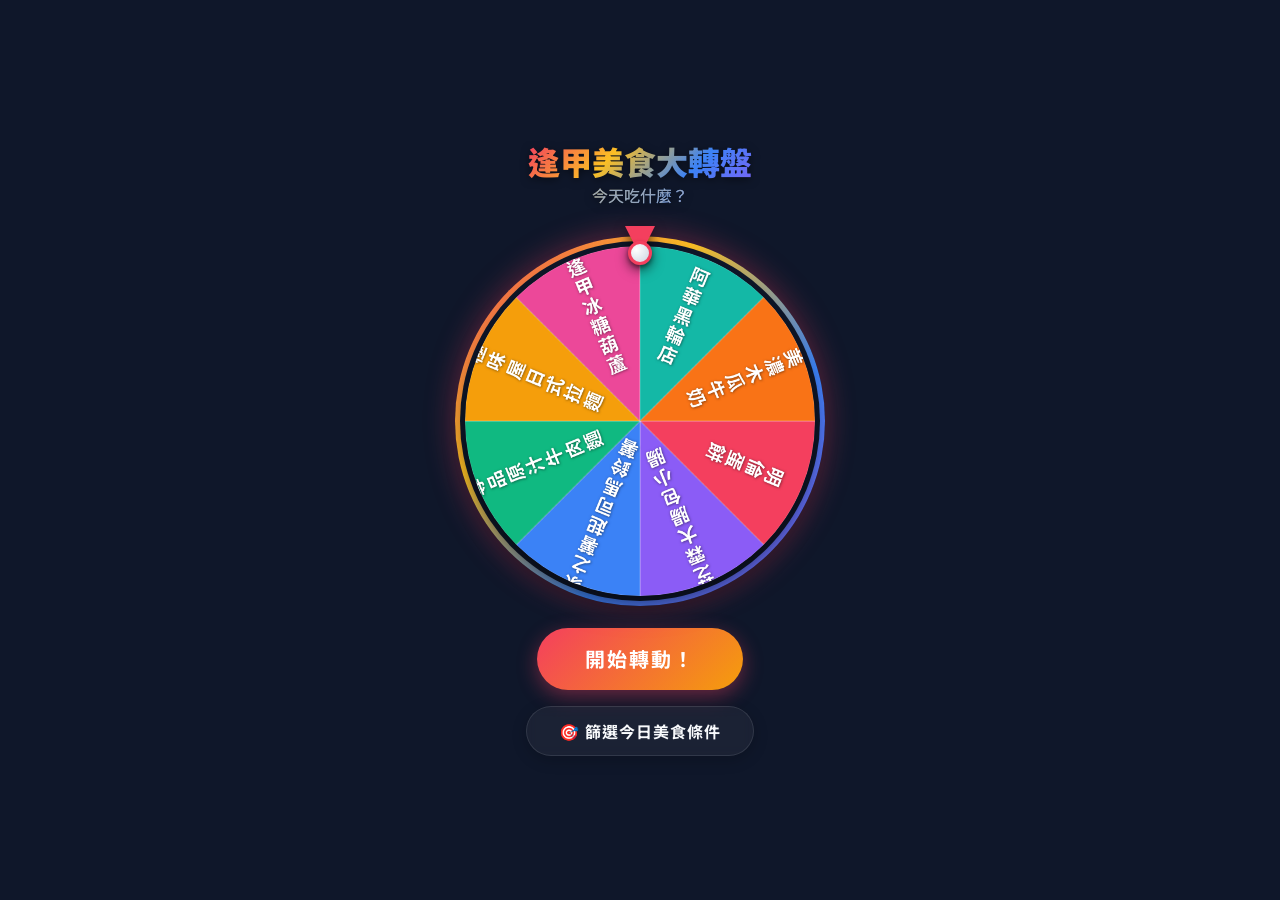
==== commit a807de0d: "feat: 升級店家資料表設計與多維度篩選，新增 10 筆逢甲美食測試資料，支援 CSV 動態匯入去重腳本及高精度美食圖片" ====
--- a/index.html
+++ b/index.html
@@ -4,10 +4,14 @@
     <meta charset="UTF-8">
     <meta name="viewport" content="width=device-width, initial-scale=1.0, maximum-scale=1.0, user-scalable=no">
     <title>逢甲美食大轉盤</title>
-    <!-- Google Fonts -->
+    <!-- Google Fonts & DNS Preconnects for Instant Response -->
     <link rel="preconnect" href="https://fonts.googleapis.com">
     <link rel="preconnect" href="https://fonts.gstatic.com" crossorigin>
+    <link rel="preconnect" href="https://www.google.com" crossorigin>
+    <link rel="preconnect" href="https://images.unsplash.com" crossorigin>
     <link href="https://fonts.googleapis.com/css2?family=Noto+Sans+TC:wght@400;700;900&family=Outfit:wght@600;800&display=swap" rel="stylesheet">
+    <!-- Bootstrap 5 CSS -->
+    <link href="https://cdn.jsdelivr.net/npm/bootstrap@5.3.0/dist/css/bootstrap.min.css" rel="stylesheet">
     <link rel="stylesheet" href="style.css">
 </head>
 <body>
@@ -31,23 +35,175 @@
             </div>
         </section>
 
-        <section class="controls" style="display: flex; flex-direction: column; align-items: center; gap: 15px;">
-            <button id="spinBtn" class="spin-button">開始轉動！</button>
-            <a href="/admin" style="color: var(--text-secondary); text-decoration: none; font-size: 0.9rem; font-weight: 500; transition: color 0.2s; display: flex; align-items: center; gap: 5px;" onmouseover="this.style.color='var(--text-primary)'" onmouseout="this.style.color='var(--text-secondary)'">
-                ⚙️ 進入店家後台管理
-            </a>
+        <section class="controls">
+            <div class="d-flex flex-column gap-3 align-items-center w-100">
+                <button id="spinBtn" class="spin-button">開始轉動！</button>
+                <button id="filterTriggerBtn" class="filter-button" data-bs-toggle="offcanvas" data-bs-target="#filterDrawer" aria-controls="filterDrawer">
+                    🎯 篩選今日美食條件
+                </button>
+            </div>
         </section>
     </main>
 
-    <!-- 結果彈窗 (Modal) -->
-    <div id="resultModal" class="modal">
-        <div class="modal-content glass-effect">
-            <h2 class="modal-title">✨ 今晚決定吃 ✨</h2>
-            <div id="resultText" class="result-highlight"></div>
-            <button id="closeModalBtn" class="primary-btn">太棒了，就吃這個！</button>
-        </div>
+    <!-- 美食情報卡 Modal (F-03 店家詳情展示模組) -->
+    <div class="modal fade" id="foodInfoModal" tabindex="-1" aria-labelledby="foodInfoModalLabel" aria-hidden="true">
+      <div class="modal-dialog modal-dialog-centered modal-lg">
+        <div class="modal-content border-0 shadow-lg rounded-4 overflow-hidden" style="background: rgba(255, 255, 255, 0.95); backdrop-filter: blur(10px);">
+          
+          <!-- 頂部視覺橫幅 -->
+          <div class="position-relative ratio ratio-21x9 bg-light overflow-hidden" style="max-height: 250px;">
+            <img id="modalFeaturedImg" src="" class="img-fluid w-100 h-100 object-fit-cover" alt="店家精選餐點">
+            <div class="position-absolute top-0 end-0 m-3">
+              <button type="button" class="btn-close btn-close-white bg-dark p-2 rounded-circle opacity-75 shadow-sm" data-bs-dismiss="modal" aria-label="Close"></button>
+            </div>
+            <div class="position-absolute bottom-0 start-0 m-3 d-flex gap-2">
+              <span id="modalWalkingDistance" class="badge bg-dark bg-opacity-75 text-white py-2 px-3 rounded-pill">🚶 步行 3 分鐘</span>
+              <span id="modalRating" class="badge bg-warning text-dark py-2 px-3 fw-bold rounded-pill">⭐ 4.8 (500+評價)</span>
+            </div>
+          </div>
+
+          <!-- Modal 主要內容區 -->
+          <div class="modal-body p-4 text-start">
+            <!-- 店名與基本類型標籤 -->
+            <div class="d-flex flex-wrap justify-content-between align-items-center mb-3">
+              <div>
+                <h2 class="modal-title fw-black text-dark mb-1 fs-3" id="modalStoreName">極味屋日式拉麵</h2>
+                <div class="d-flex gap-2 flex-wrap mt-2">
+                  <span id="modalMealType" class="badge bg-danger bg-opacity-10 text-danger border border-danger border-opacity-25 rounded-pill px-3 py-2">🍜 日式拉麵</span>
+                  <span id="modalPriceRange" class="badge bg-primary bg-opacity-10 text-primary border border-primary border-opacity-25 rounded-pill px-3 py-2">$$ 中平價位</span>
+                  <span id="modalOpenStatus" class="badge bg-success bg-opacity-10 text-success border border-success border-opacity-25 rounded-pill px-3 py-2">🟢 營業中 (至 22:00)</span>
+                </div>
+              </div>
+            </div>
+
+            <!-- 店家描述 -->
+            <p id="modalDescription" class="text-secondary mb-4 fs-6">
+              「正宗九州豚骨拉麵，湯頭濃郁滑順，叉燒肥而不膩。逢甲學生憑學生證可免費加麵一次！」
+            </p>
+
+            <!-- 特約優惠與特色區 -->
+            <div class="row g-3 mb-4">
+              <div class="col-12">
+                <div class="p-3 rounded-3 border-0 shadow-sm" style="background: linear-gradient(135deg, #FFF9E6 0%, #FFF3CD 100%); border-left: 5px solid #FFC107 !important;">
+                  <div class="d-flex align-items-center mb-2">
+                    <span class="fs-4 me-2">🎁</span>
+                    <h5 class="fw-bold text-warning-emphasis m-0" style="font-size: 1.1rem;">轉盤專屬特約優惠</h5>
+                  </div>
+                  <p id="modalSpecialOffer" class="small text-secondary mb-0">
+                    出示此轉盤結果畫面，<strong>點選主餐即免費贈送「招牌冷泡茶」一杯</strong>！
+                  </p>
+                </div>
+              </div>
+            </div>
+
+            <!-- 推薦必點 -->
+            <div class="mb-2">
+              <h6 class="fw-bold text-dark mb-2">🔥 推薦必點</h6>
+              <div id="modalRecommendedItems" class="d-flex gap-2 overflow-x-auto pb-2" style="scrollbar-width: none; -ms-overflow-style: none;">
+                <!-- 由 JS 動態繪製 -->
+              </div>
+            </div>
+          </div>
+
+          <!-- Modal 底部按鈕區 -->
+          <div class="modal-footer bg-light border-top-0 p-3 d-flex flex-wrap gap-2 justify-content-between">
+            <div class="d-flex gap-2 col-12 col-sm-auto mb-2 mb-sm-0">
+              <a id="modalMapBtn" href="#" target="_blank" class="btn btn-outline-primary py-2 px-3 rounded-pill d-flex align-items-center justify-content-center flex-fill">
+                <span class="me-1">📍</span> 地圖導航
+              </a>
+              <button class="btn btn-outline-secondary py-2 px-3 rounded-pill d-flex align-items-center justify-content-center flex-fill" onclick="copyShareLink()">
+                <span class="me-1">🔗</span> 分享
+              </button>
+            </div>
+
+            <div class="d-flex gap-2 col-12 col-sm-auto flex-fill justify-content-sm-end">
+              <button type="button" class="btn btn-light py-2 px-4 rounded-pill border fw-bold flex-fill flex-sm-grow-0" data-bs-dismiss="modal">
+                再轉一次 🔄
+              </button>
+              <button type="button" class="btn text-white py-2 px-4 rounded-pill fw-bold flex-fill flex-sm-grow-0" style="background: linear-gradient(45deg, #FF6B6B, #FF8E53); box-shadow: 0 4px 15px rgba(255, 107, 107, 0.4);" data-bs-dismiss="modal">
+                就吃這家！ 😋
+              </button>
+            </div>
+          </div>
+
+        </div>
+      </div>
     </div>
 
+    <!-- Offcanvas 篩選抽屜 (F-02 價格與類型篩選模組) -->
+    <div class="offcanvas offcanvas-bottom rounded-top-4" tabindex="-1" id="filterDrawer" aria-labelledby="filterDrawerLabel" style="height: auto; max-height: 85vh; background: rgba(15, 23, 42, 0.95); backdrop-filter: blur(15px); border-top: 1px solid rgba(255, 255, 255, 0.15); color: #f8fafc; z-index: 1055;">
+      <div class="offcanvas-header border-bottom border-secondary border-opacity-25 px-4 py-3">
+        <h5 class="offcanvas-title fw-bold d-flex align-items-center" id="filterDrawerLabel">
+          <span class="me-2">🎯</span> 篩選今日美食條件
+        </h5>
+        <button type="button" class="btn-close btn-close-white" data-bs-dismiss="offcanvas" aria-label="Close"></button>
+      </div>
+      <div class="offcanvas-body p-4">
+        <!-- 預算區間 (Price Range) -->
+        <div class="mb-4 text-start">
+          <h6 class="fw-bold text-secondary mb-3 d-flex align-items-center" style="font-size: 0.95rem; letter-spacing: 1px;">
+            💰 預算區間
+          </h6>
+          <div class="d-flex flex-wrap gap-2">
+            <input type="checkbox" class="btn-check" id="price-1" value="$" autocomplete="off" checked>
+            <label class="btn btn-outline-custom rounded-pill px-3 py-2 fs-7" for="price-1">
+              $ 100元內 (平價)
+            </label>
+            
+            <input type="checkbox" class="btn-check" id="price-2" value="$$" autocomplete="off" checked>
+            <label class="btn btn-outline-custom rounded-pill px-3 py-2 fs-7" for="price-2">
+              $$ 100-200元 (中價)
+            </label>
+
+            <input type="checkbox" class="btn-check" id="price-3" value="$$$" autocomplete="off" checked>
+            <label class="btn btn-outline-custom rounded-pill px-3 py-2 fs-7" for="price-3">
+              $$$ 200元以上 (高檔)
+            </label>
+          </div>
+        </div>
+
+        <!-- 餐點類型 (Meal Type) -->
+        <div class="mb-4 text-start">
+          <h6 class="fw-bold text-secondary mb-3 d-flex align-items-center" style="font-size: 0.95rem; letter-spacing: 1px;">
+            🍜 餐點類型
+          </h6>
+          <div class="d-flex flex-wrap gap-2">
+            <input type="checkbox" class="btn-check" id="meal-1" value="小吃" autocomplete="off" checked>
+            <label class="btn btn-outline-custom rounded-pill px-3 py-2 fs-7" for="meal-1">
+              🍢 特色小吃
+            </label>
+            
+            <input type="checkbox" class="btn-check" id="meal-2" value="主食" autocomplete="off" checked>
+            <label class="btn btn-outline-custom rounded-pill px-3 py-2 fs-7" for="meal-2">
+              🍚 飽胃主食
+            </label>
+
+            <input type="checkbox" class="btn-check" id="meal-3" value="甜點" autocomplete="off" checked>
+            <label class="btn btn-outline-custom rounded-pill px-3 py-2 fs-7" for="meal-3">
+              🍦 療癒甜點
+            </label>
+
+            <input type="checkbox" class="btn-check" id="meal-4" value="飲料" autocomplete="off" checked>
+            <label class="btn btn-outline-custom rounded-pill px-3 py-2 fs-7" for="meal-4">
+              🥤 消暑飲料
+            </label>
+          </div>
+        </div>
+
+        <!-- 控制按鈕區 -->
+        <div class="d-flex gap-3 mt-4 pt-3 border-top border-secondary border-opacity-25">
+          <button type="button" id="resetFilterBtn" class="btn btn-outline-light rounded-pill py-2.5 px-4 fw-bold flex-fill fs-7">
+            重設條件
+          </button>
+          <button type="button" id="applyFilterBtn" class="btn text-white rounded-pill py-2.5 px-4 fw-bold flex-fill fs-7" style="background: linear-gradient(45deg, #FF6B6B, #FF8E53); box-shadow: 0 4px 15px rgba(255, 107, 107, 0.4);">
+            套用篩選
+          </button>
+        </div>
+      </div>
+    </div>
+
+    <!-- Bootstrap 5 JS Bundle -->
+    <script src="https://cdn.jsdelivr.net/npm/bootstrap@5.3.0/dist/js/bootstrap.bundle.min.js"></script>
     <script src="script.js"></script>
 </body>
 </html>
--- a/style.css
+++ b/style.css
@@ -190,8 +190,8 @@
     transform: none;
 }
 
-/* 結果 Modal (Glassmorphism) */
-.modal {
+/* 舊結果 Modal 樣式 (已限縮範圍以避免與 Bootstrap 衝突) */
+#resultModal {
     position: fixed;
     top: 0;
     left: 0;
@@ -209,53 +209,81 @@
     transition: opacity 0.3s ease;
 }
 
-.modal.show {
+#resultModal.show {
     opacity: 1;
     pointer-events: auto;
 }
 
-.modal-content {
+#resultModal .modal-content {
     background: var(--glass-bg);
     border: 1px solid var(--glass-border);
     border-radius: 20px;
     padding: 2.5rem 2rem;
     text-align: center;
     width: 90%;
-    max-width: 380px; /* Slightly wider to look better with rating systems */
-    max-height: 85vh; /* Keep within viewport and allow scroll */
-    overflow-y: auto;
+    max-width: 350px;
     transform: scale(0.8) translateY(20px);
     transition: transform 0.4s cubic-bezier(0.175, 0.885, 0.32, 1.275);
     box-shadow: 0 25px 50px -12px rgba(0, 0, 0, 0.5);
-    scrollbar-width: thin;
-    scrollbar-color: rgba(255, 255, 255, 0.2) transparent;
-}
-
-/* Custom Scrollbar for Modal Content */
-.modal-content::-webkit-scrollbar {
-    width: 6px;
-}
-.modal-content::-webkit-scrollbar-thumb {
-    background-color: rgba(255, 255, 255, 0.2);
-    border-radius: 3px;
+}
+
+#resultModal.show .modal-content {
+    transform: scale(1) translateY(0);
+}
+
+#resultModal .modal-title {
+    font-size: 1.25rem;
+    color: var(--text-secondary);
+    margin-bottom: 1rem;
+    font-weight: 700;
+}
+
+/* 美食情報卡自訂排版與進階質感 (F-03 專屬) */
+#modalRecommendedItems::-webkit-scrollbar {
+    display: none; /* 隱藏 Chrome, Safari 的滾動條 */
+}
+
+#modalRecommendedItems {
+    -ms-overflow-style: none;  /* IE and Edge */
+    scrollbar-width: none;  /* Firefox 隱藏滾動條 */
+}
+
+.fw-black {
+    font-weight: 900 !important;
+}
+
+.btn:hover {
+    transform: translateY(-2px);
+    transition: transform 0.2s ease, box-shadow 0.2s ease;
+}
+
+/* F-03 極速響應與高質感動畫優化 */
+/* 1. 消除手機瀏覽器 300ms 點擊延遲，確保即時反應 */
+#modalMapBtn, 
+.btn,
+.btn-close,
+.spin-button {
+    touch-action: manipulation;
+}
+
+/* 2. 訂製高質感平滑淡入＋Q彈放大動畫 (Anticipatory Scale-up) */
+.modal.fade .modal-content {
+    transform: scale(0.9) translateY(20px);
+    opacity: 0;
+    transition: transform 0.4s cubic-bezier(0.34, 1.56, 0.64, 1), opacity 0.3s ease;
 }
 
 .modal.show .modal-content {
     transform: scale(1) translateY(0);
-}
-
-.modal-title {
-    font-size: 1.25rem;
-    color: var(--text-secondary);
-    margin-bottom: 0.5rem;
-    font-weight: 700;
-}
+    opacity: 1;
+}
+
 
 .result-highlight {
-    font-size: 2.2rem;
+    font-size: 2.5rem;
     font-weight: 900;
     color: #fbbf24;
-    margin-bottom: 1rem;
+    margin-bottom: 2rem;
     text-shadow: 0 2px 10px rgba(251, 191, 36, 0.3);
     word-break: break-word;
 }
@@ -271,208 +299,75 @@
     cursor: pointer;
     transition: background 0.2s;
     width: 100%;
-    margin-top: 0.5rem;
 }
 
 .primary-btn:hover {
     background: #2563eb;
 }
 
-/* ==========================================================================
-   F-03 美食情報卡 & F-06 評論與回報機制樣式 (Bootstrap 整合版)
-   ========================================================================== */
-
-/* 美食情報卡毛玻璃外觀 */
-.food-info-card {
-    background: rgba(30, 41, 59, 0.5) !important;
-    border: 1px solid rgba(255, 255, 255, 0.08) !important;
-    border-radius: 16px !important;
-    color: var(--text-primary) !important;
-    backdrop-filter: blur(12px);
-    -webkit-backdrop-filter: blur(12px);
-    box-shadow: 0 8px 32px 0 rgba(0, 0, 0, 0.3) !important;
-}
-
-/* 標籤客製化配色 */
-.price-badge {
-    background: rgba(245, 158, 11, 0.15) !important;
-    color: #fbbf24 !important;
-    border: 1px solid rgba(245, 158, 11, 0.3) !important;
-}
-
-.meal-type-badge {
-    background: rgba(59, 130, 246, 0.15) !important;
-    color: #60a5fa !important;
-    border: 1px solid rgba(59, 130, 246, 0.3) !important;
-}
-
-.distance-badge {
-    background: rgba(148, 163, 184, 0.15) !important;
+/* 篩選按鈕樣式 */
+.filter-button {
+    background: rgba(255, 255, 255, 0.05);
+    color: var(--text-primary);
+    border: 1px solid var(--glass-border);
+    padding: 0.75rem 2rem;
+    font-size: 1rem;
+    font-weight: 700;
+    border-radius: 50px;
+    cursor: pointer;
+    backdrop-filter: blur(5px);
+    -webkit-backdrop-filter: blur(5px);
+    box-shadow: 0 4px 15px rgba(0, 0, 0, 0.2);
+    transition: all 0.2s ease;
+    font-family: inherit;
+    letter-spacing: 1px;
+    touch-action: manipulation;
+}
+
+.filter-button:hover {
+    background: rgba(255, 255, 255, 0.15);
+    border-color: rgba(255, 255, 255, 0.3);
+    transform: translateY(-2px);
+}
+
+.filter-button:active {
+    transform: scale(0.98);
+}
+
+/* 高級暖色調膠囊勾選按鈕 (Pill Checkboxes) */
+.btn-outline-custom {
+    background: rgba(255, 255, 255, 0.05);
+    border: 1.5px solid rgba(255, 255, 255, 0.15) !important;
     color: #cbd5e1 !important;
-    border: 1px solid rgba(148, 163, 184, 0.3) !important;
-}
-
-/* 唯讀平均評分顯示區 */
-.rating-display-box {
-    background: rgba(255, 255, 255, 0.02);
-    border: 1px solid rgba(255, 255, 255, 0.04);
-}
-
-.star-display {
-    position: relative;
-    display: inline-block;
-    font-size: 1.4rem;
-    font-family: Times, serif;
-    line-height: 1;
-    letter-spacing: 2px;
-}
-
-.star-display .stars-placeholder {
-    color: #334155; /* Slate-700 (空星底色) */
-}
-
-.star-display::after {
-    content: '★★★★★';
-    position: absolute;
-    left: 0;
-    top: 0;
-    width: 100%;
-    background: linear-gradient(90deg, #fbbf24 calc(var(--rating) / 5 * 100%), transparent calc(var(--rating) / 5 * 100%));
-    -webkit-background-clip: text;
-    -webkit-text-fill-color: transparent;
-    pointer-events: none;
-}
-
-.rating-text {
-    font-size: 0.9rem;
-    color: var(--text-secondary);
-    font-weight: 500;
-}
-
-/* 互動評分按鈕區域 */
-.rating-input-box {
-    background: rgba(255, 255, 255, 0.02);
-    border: 1px solid rgba(255, 255, 255, 0.04);
-    border-radius: 12px;
-    padding: 10px 14px;
-}
-
-.rating-input-label {
-    font-size: 0.8rem;
-    color: var(--text-secondary);
-}
-
-.star-rating {
-    display: flex;
-    flex-direction: row-reverse; /* 關鍵：實作兄弟選擇器向左點亮 */
-    justify-content: start;
-    gap: 6px;
-}
-
-.star-rating input {
-    display: none;
-}
-
-.star-rating label {
-    font-size: 1.7rem;
-    color: #334155;
-    cursor: pointer;
-    transition: color 0.15s ease, transform 0.1s ease;
-    user-select: none;
-}
-
-.star-rating label:hover,
-.star-rating label:hover ~ label,
-.star-rating input:checked ~ label {
-    color: #fbbf24;
-    text-shadow: 0 0 8px rgba(251, 191, 36, 0.4);
-}
-
-.star-rating label:active {
-    transform: scale(1.25);
-}
-
-/* 錯誤回報 Modal 的毛玻璃外觀 */
-.modal-content.glass-effect {
-    background: rgba(30, 41, 59, 0.85) !important;
-    border: 1px solid rgba(255, 255, 255, 0.12) !important;
-    border-radius: 18px !important;
-    backdrop-filter: blur(16px);
-    -webkit-backdrop-filter: blur(16px);
-    box-shadow: 0 20px 40px rgba(0, 0, 0, 0.6) !important;
-}
-
-/* 輸入框與下拉選單客製化 */
-.custom-form-input {
-    background-color: rgba(15, 23, 42, 0.65) !important;
-    border: 1px solid rgba(255, 255, 255, 0.1) !important;
-    color: var(--text-primary) !important;
-    border-radius: 8px !important;
-    padding: 10px 12px !important;
-    transition: border-color 0.2s, box-shadow 0.2s !important;
-}
-
-.custom-form-input:focus {
-    border-color: #f43f5e !important; /* 霓虹玫瑰紅 */
-    box-shadow: 0 0 0 3px rgba(244, 63, 94, 0.2) !important;
-    background-color: rgba(15, 23, 42, 0.8) !important;
-}
-
-.custom-form-input[readonly] {
-    background-color: rgba(15, 23, 42, 0.4) !important;
-    border-color: rgba(255, 255, 255, 0.05) !important;
-    color: var(--text-secondary) !important;
-    cursor: not-allowed;
-}
-
-/* 下拉選單 Option 背景 */
-.custom-form-input option {
-    background-color: #1e293b !important;
-    color: #f8fafc !important;
-}
-
-/* Bootstrap 按鈕樣式覆寫 */
-.btn-outline-primary {
-    border-color: rgba(59, 130, 246, 0.5) !important;
-    color: #60a5fa !important;
-}
-.btn-outline-primary:hover {
-    background-color: #3b82f6 !important;
+    transition: all 0.2s cubic-bezier(0.4, 0, 0.2, 1);
+    font-weight: 600;
+}
+
+.btn-outline-custom:hover {
+    background: rgba(255, 255, 255, 0.1);
+    border-color: rgba(255, 255, 255, 0.3) !important;
     color: #fff !important;
-    border-color: #3b82f6 !important;
-}
-
-.btn-outline-danger {
-    border-color: rgba(244, 63, 94, 0.4) !important;
-    color: #f43f5e !important;
-}
-.btn-outline-danger:hover {
-    background-color: #f43f5e !important;
-    color: #fff !important;
-    border-color: #f43f5e !important;
-}
-
-/* Toast 提示 */
-.toast {
-    position: fixed;
-    bottom: 24px;
-    left: 50%;
-    transform: translateX(-50%) translateY(100px);
-    background: rgba(16, 185, 129, 0.95); /* Emerald Green */
-    border: 1px solid rgba(255, 255, 255, 0.15);
-    box-shadow: 0 10px 25px -5px rgba(0, 0, 0, 0.5);
-    color: white;
-    padding: 10px 20px;
-    border-radius: 10px;
-    font-weight: 600;
-    font-size: 0.9rem;
-    z-index: 2000; /* 高於 Bootstrap Modal (1050) */
-    opacity: 0;
-    pointer-events: none;
-    transition: transform 0.3s cubic-bezier(0.175, 0.885, 0.32, 1.275), opacity 0.3s ease;
-}
-
-.toast.show {
-    transform: translateX(-50%) translateY(0);
-    opacity: 1;
-}
+    transform: translateY(-1px);
+}
+
+.btn-check:checked + .btn-outline-custom {
+    background: linear-gradient(135deg, #FF6B6B 0%, #FF8E53 100%) !important;
+    border-color: transparent !important;
+    color: #ffffff !important;
+    box-shadow: 0 4px 12px rgba(255, 107, 107, 0.35);
+    transform: scale(1.05);
+}
+
+/* 輔助與精細度排版 */
+.fs-7 {
+    font-size: 0.85rem !important;
+}
+
+.offcanvas-title {
+    font-family: 'Noto Sans TC', sans-serif;
+    color: #f8fafc;
+}
+
+.btn-close-white {
+    filter: invert(1) grayscale(1) brightness(2);
+}
